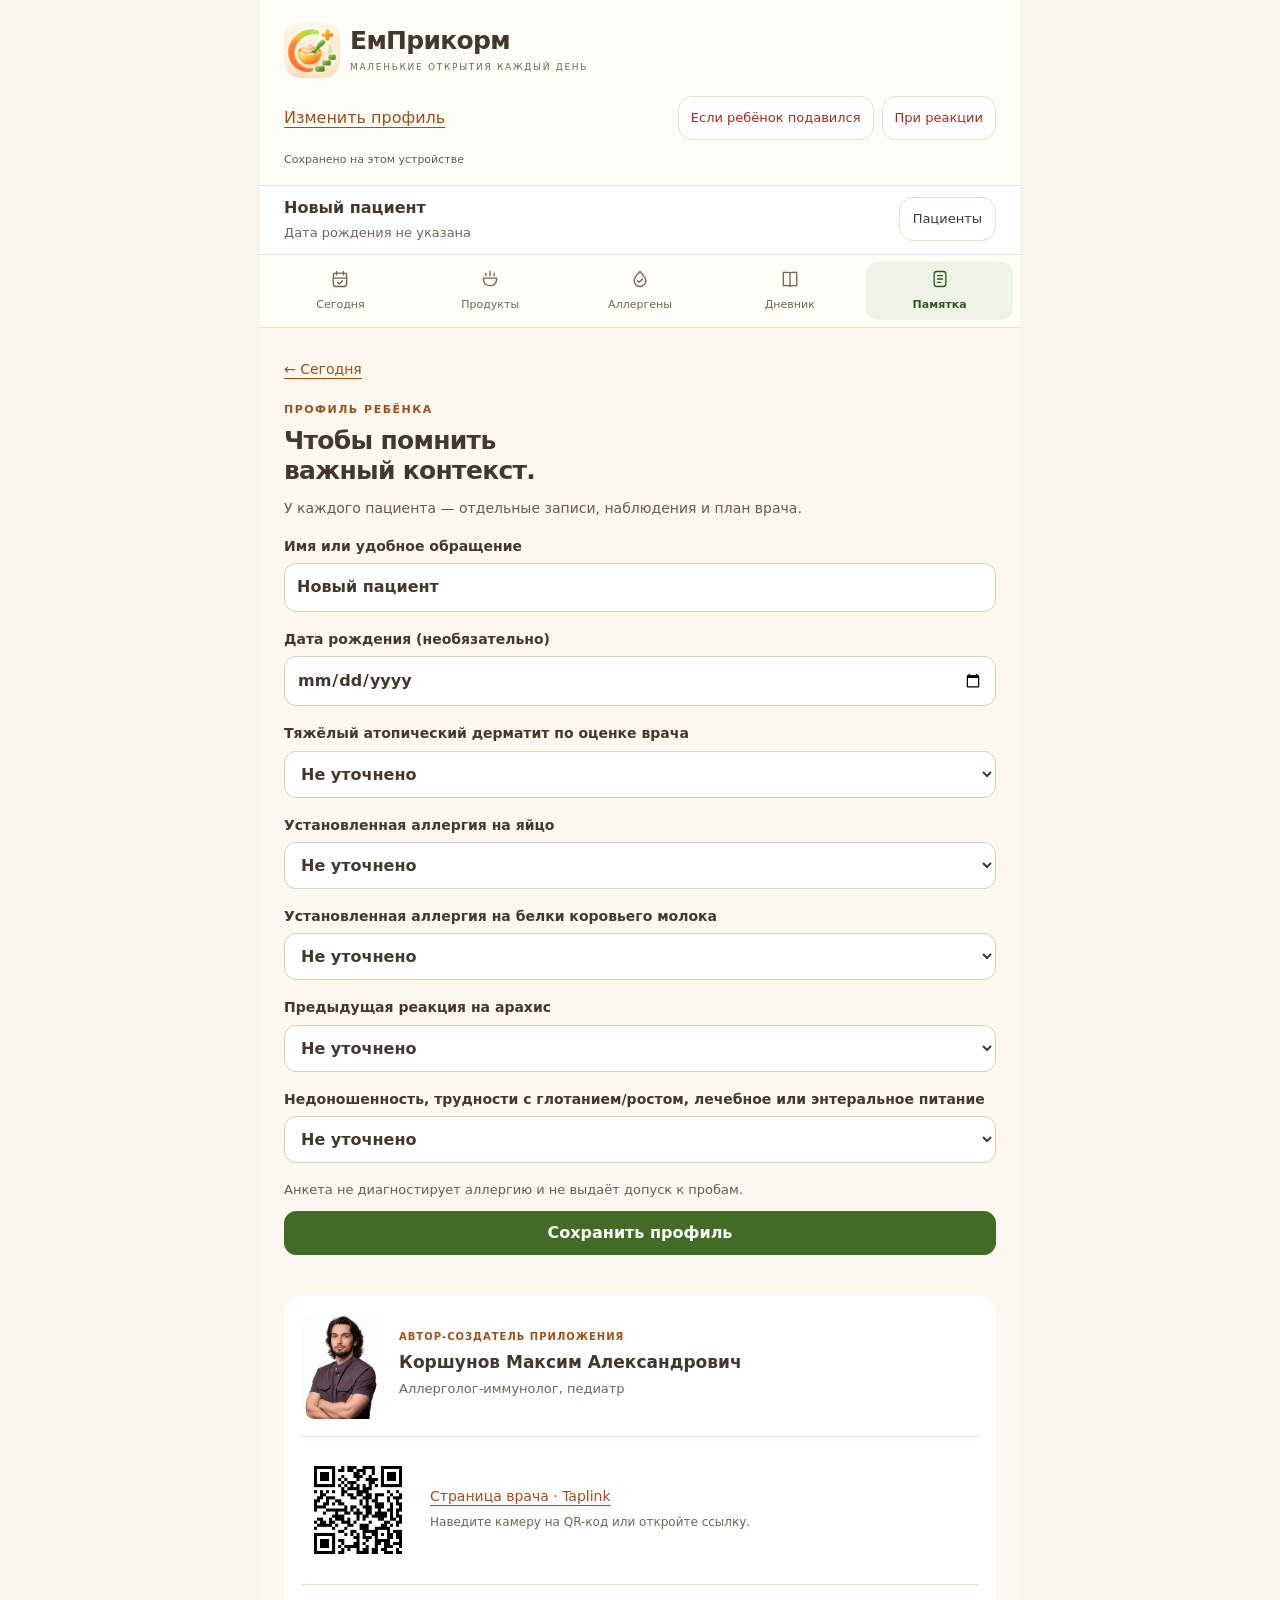
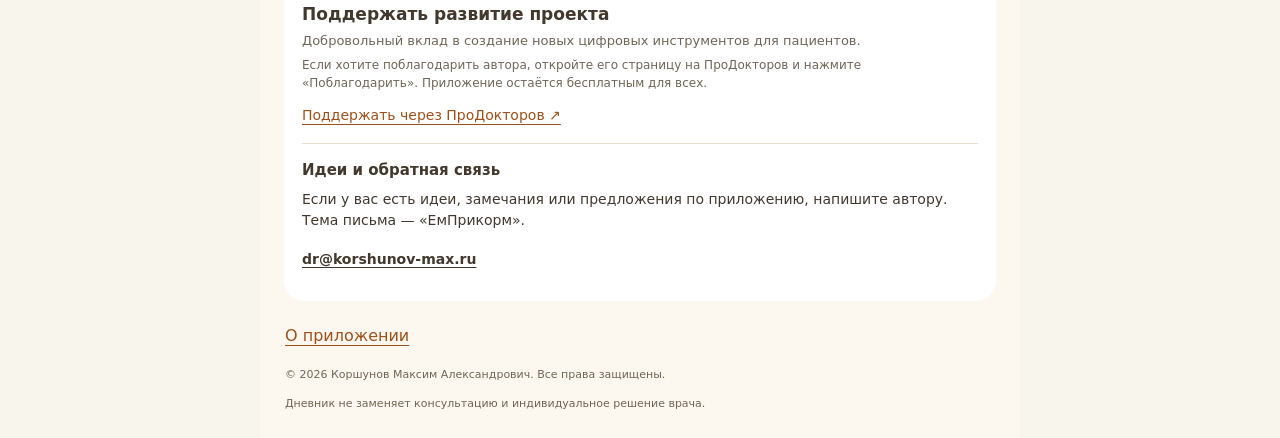
==== index.html @ 6d737cbc "Keep patient navigation and update notice together while scrolling" ====
<!doctype html><html lang="ru"><head><meta charset="utf-8"><meta name="viewport" content="width=device-width,initial-scale=1,viewport-fit=cover"><meta name="theme-color" content="#fffaf1"><meta name="color-scheme" content="light"><meta name="referrer" content="no-referrer"><meta name="description" content="Дневник знакомства с прикормом: продукты, наблюдения и отчёт для врача."><meta name="mobile-web-app-capable" content="yes"><meta name="apple-mobile-web-app-capable" content="yes"><meta name="apple-mobile-web-app-title" content="ЕмПрикорм"><title>ЕмПрикорм — дневник прикорма</title><link rel="manifest" href="./manifest.webmanifest"><link id="favicon" rel="icon" href="./assets/icon-rounded-192.png" type="image/png"><link rel="apple-touch-icon" href="./assets/icon-rounded-180.png" sizes="180x180"><link rel="stylesheet" href="./styles.css"><link rel="stylesheet" href="./app.css"><link rel="stylesheet" href="./family-ui.css"></head><body><div class="layout"><div class="device"><header class="app-header" id="app-start"><div class="brand"><img class="app-logo" data-app-icon src="./assets/icon-rounded-512.png" alt="Иконка ЕмПрикорм"><div><strong>ЕмПрикорм</strong><div class="tag">Маленькие открытия каждый день</div></div></div><div class="header-tools"><button class="link" data-go="profile">Изменить профиль</button><div class="header-help-actions"><button type="button" class="reaction" data-action="choking-help">Если ребёнок подавился</button><button type="button" class="reaction" data-go="help">При реакции</button></div></div><p id="storage-status" class="small" role="status">Загрузка данных с устройства…</p></header><div id="storage-error" class="notice danger" role="alert" hidden></div><div class="family-topbar"><aside id="update-banner" class="update-banner" hidden aria-label="Обновление приложения"><div><strong>Доступна новая версия «ЕмПрикорм»</strong><p id="update-message" role="status">Сохранённый дневник останется на устройстве.</p></div><button type="button" class="primary" data-runtime="update">Обновить приложение</button></aside><div class="patient"><div class="patient-info"><strong id="patient-name">Открываем дневник…</strong><small id="patient-meta"></small></div><button data-go="patients">Пациенты</button></div><nav class="nav" aria-label="Основные разделы"><button data-go="today"><span data-nav-icon="today"></span>Сегодня</button><button data-go="foods"><span data-nav-icon="foods"></span>Продукты</button><button data-go="allergens"><span data-nav-icon="allergens"></span>Аллергены</button><button data-go="diary"><span data-nav-icon="diary"></span>Дневник</button><button data-go="more"><span data-nav-icon="more"></span>Памятка</button></nav></div><main class="screen" id="screen"><p>Открываем дневник…</p></main><div class="author-wrap" id="author-slot"></div><footer class="app-footer"><button class="link" data-go="about">О приложении</button><p>© 2026 Коршунов Максим Александрович. Все права защищены.</p><p>Дневник не заменяет консультацию и индивидуальное решение врача.</p></footer></div></div><dialog id="triage-dialog" aria-label="Срочная помощь"><div id="triage-body"></div><div class="modal-actions"><button class="wide" data-action="close-triage">Помощь оказана — вернуться к записи</button></div></dialog><div class="toast" id="toast" role="status" hidden></div><template id="author-template">
  <section class="em-card em-author" aria-label="Автор-создатель приложения">
   <div class="em-author-head"><img class="em-author-photo" src="./assets/image-177842a5a4de.png" width="82" height="106" alt="Коршунов Максим Александрович — автор-создатель приложения"><div><p class="em-eyebrow">Автор-создатель приложения</p><h3>Коршунов Максим Александрович</h3><p class="em-note">Аллерголог-иммунолог, педиатр</p></div></div>
   <div class="em-author-qr"><a href="https://taplink.cc/dr.korshunovmax" target="_blank" rel="noopener noreferrer" aria-label="Открыть Taplink Коршунова Максима Александровича"><img src="./assets/image-9bfbd99af1d3.png" width="112" height="112" alt="QR-код на Taplink врача"></a><div><a href="https://taplink.cc/dr.korshunovmax" target="_blank" rel="noopener noreferrer">Страница врача · Taplink</a><p class="em-small">Наведите камеру на QR-код или откройте ссылку.</p></div></div>
   <div class="em-support"><h3>Поддержать развитие проекта</h3><p class="em-note">Добровольный вклад в создание новых цифровых инструментов для пациентов.</p><p class="em-small">Если хотите поблагодарить автора, откройте его страницу на ПроДокторов и нажмите «Поблагодарить». Приложение остаётся бесплатным для всех.</p><a href="https://prodoctorov.ru/moskva/vrach/1203299-korshunov/" target="_blank" rel="noopener noreferrer" class="em-support-link">Поддержать через ПроДокторов ↗</a></div>
   <div class="family-feedback"><h3>Идеи и обратная связь</h3><p>Если у вас есть идеи, замечания или предложения по приложению, напишите автору. Тема письма — «ЕмПрикорм».</p><a href="mailto:dr@korshunov-max.ru?subject=%D0%95%D0%BC%D0%9F%D1%80%D0%B8%D0%BA%D0%BE%D1%80%D0%BC">dr@korshunov-max.ru</a></div>
  </section>
 </template>
<noscript><p>Для дневника нужен JavaScript. При опасной реакции вызывайте <a href="tel:112">112</a> / <a href="tel:103">103</a> и выполняйте индивидуальный план помощи.</p></noscript><script defer src="./catalog.js"></script><script defer src="./clinical-rules.js"></script><script defer src="./model.js"></script><script defer src="./storage.js"></script><script defer src="./update-check.js"></script><script defer src="./family-about.js"></script><script defer src="./app.js"></script><script defer src="./report-css.js"></script><script defer src="./runtime.js"></script></body></html>
---- styles.css ----
:root{--ink:#43382d;--muted:#706557;--green:#426c26;--green-dark:#34561e;--mint:#edf4e5;--lime:#dceca7;--orange:#9e501b;--peach:#fff0d9;--paper:#fcf8ef;--line:#e9dfd0;--red:#9c3027;--red-bg:#fff0ed;--white:#fff;--shadow:0 22px 70px #523d1510;font-family:Arial,Helvetica,sans-serif;color:var(--ink);background:var(--paper);font-synthesis:none}*{box-sizing:border-box}body{margin:0}button,input,select,textarea{font:inherit}button,a,input,select,textarea{outline-offset:4px}button:focus-visible,a:focus-visible,input:focus-visible,select:focus-visible,textarea:focus-visible{outline:3px solid var(--green)}button{cursor:pointer;border:1px solid var(--line);background:#fff;color:var(--ink);border-radius:14px;padding:12px 16px;min-height:44px;line-height:1.35;font-weight:600}button:disabled{cursor:default;opacity:.6}button:hover:not(:disabled){border-color:var(--green)}a{color:var(--orange);text-underline-offset:4px}h1,h2,h3,p{margin:0}h1{font-size:30px;line-height:1.12;letter-spacing:-.8px;margin:8px 0 12px}h2{font-size:23px;letter-spacing:-.35px;line-height:1.2}h3{font-size:18px;line-height:1.3}p,li{font-size:16px;line-height:1.55}p+p{margin-top:10px}ul,ol{padding-left:23px;margin:12px 0}small,.small{font-size:13px;line-height:1.5;color:var(--muted)}.muted{color:var(--muted)}.eyebrow{font-size:11px;font-weight:700;text-transform:uppercase;letter-spacing:1.5px;color:var(--orange);line-height:1.5}.layout{max-width:1330px;margin:0 auto;display:grid;grid-template-columns:250px minmax(0,480px) 240px;justify-content:center;gap:36px;align-items:start;padding:40px 24px 70px}.side{position:sticky;top:32px}.side h2{font-size:30px;margin:16px 0}.side .intro{margin:12px 0 22px}.side .label{display:block;font-size:13px;margin:20px 0 8px;font-weight:700}.side button,.side select{width:100%;margin-bottom:8px}.side .section{border-top:1px solid var(--line);margin-top:22px;padding-top:20px}.version{display:inline-flex;gap:7px;align-items:center;border-radius:50px;padding:6px 10px;background:var(--mint);font-size:12px;color:var(--green-dark);font-weight:700}.version::before{content:'';width:6px;height:6px;border-radius:50%;background:var(--green)}.review-points{display:grid;gap:15px;margin-top:20px}.review-point{padding-left:13px;border-left:2px solid #d8e5bf;font-size:14px;line-height:1.5;color:var(--muted)}.review-point strong{display:block;color:var(--ink);margin-bottom:3px}.device{min-width:0;background:var(--paper);border:1px solid var(--line);border-radius:30px;box-shadow:var(--shadow);overflow:clip}.demo-strip{font-size:11px;line-height:1.6;text-align:center;background:#edf3e4;color:var(--green-dark);padding:8px 12px;letter-spacing:.2px}.app-header{background:#fffdf8;padding:22px 22px 16px}.brand{display:flex;align-items:center;gap:10px}.brand strong{font-size:29px;letter-spacing:-1px}.brand .tag{font-size:9px;text-transform:uppercase;letter-spacing:1.7px;margin-top:5px;color:var(--muted)}.app-logo{width:53px;height:53px;object-fit:contain;border-radius:13px}.header-tools{display:flex;justify-content:space-between;align-items:center;margin-top:18px;gap:10px}.link{border:0;background:transparent;color:var(--orange);padding:6px 0;min-height:36px;font-weight:400;text-align:left;text-decoration:underline;text-underline-offset:4px}.reaction{color:var(--red);font-size:13px;padding:9px 12px;font-weight:500;background:#fff}.patient{display:flex;align-items:center;justify-content:space-between;border-top:1px solid var(--line);padding-top:15px;margin-top:13px;gap:10px}.patient-info{min-width:0}.patient-info strong{font-size:16px;display:block;overflow-wrap:anywhere}.patient-info small{display:block;margin-top:3px}.patient button{font-size:13px;font-weight:500;padding:9px 13px}.nav{display:grid;grid-template-columns:repeat(5,1fr);gap:3px;border-top:1px solid var(--line);border-bottom:1px solid var(--line);background:#fffdf8;padding:7px;position:sticky;top:0;z-index:4}.nav button{border:0;background:transparent;font-size:10px;font-weight:500;padding:7px 2px;display:grid;gap:5px;place-items:center;min-width:0;border-radius:12px;color:var(--muted)}.nav button[aria-current=page]{color:var(--green-dark);background:var(--mint);font-weight:700}.nav svg{height:20px;width:20px}.screen{padding:24px 22px 18px;min-height:350px}.stack{display:grid;gap:14px}.card{background:#fff;border:1px solid transparent;border-radius:21px;padding:20px;margin-top:16px;overflow-wrap:anywhere}.card h3+p{margin-top:9px}.hero{background:linear-gradient(135deg,#f0f5dd,#fff0d9);padding:23px;border-radius:23px;margin:20px 0}.hero p{margin-top:11px}.hero .hero-mark{display:flex;justify-content:space-between;align-items:center;margin-bottom:14px}.hero .hero-mark img{height:64px;width:64px;object-fit:contain}.hero h2{font-size:26px;line-height:1.17}.pill{display:inline-block;border-radius:30px;background:var(--mint);color:var(--green-dark);font-size:12px;font-weight:600;line-height:1.5;padding:5px 9px}.pill.orange{background:var(--peach);color:#864315}.pill.red{background:var(--red-bg);color:var(--red)}.pill.neutral{background:#f3f0e9;color:#655c50}.primary{background:var(--green);color:#fff;border-color:var(--green);font-weight:700}.primary:hover:not(:disabled){background:var(--green-dark)}.wide{width:100%;display:block;margin-top:12px}.row{display:flex;align-items:center;justify-content:space-between;gap:12px}.row>*{min-width:0}.notice{padding:15px 17px;background:var(--mint);border-left:3px solid #97b85b;border-radius:13px;margin:14px 0;font-size:14px;line-height:1.55}.notice.warn{background:#fff0d9;border-color:#d39339}.notice.danger{background:var(--red-bg);border-color:var(--red)}.notice p{font-size:14px;margin-top:6px}.mini{display:grid;grid-template-columns:1fr 1fr;gap:10px;margin:16px 0}.mini button{text-align:left;border:0;background:#fff;border-radius:19px;padding:17px;display:flex;flex-direction:column;gap:7px}.mini strong{font-size:16px}.mini small{font-size:12px;font-weight:400}.mini svg{color:var(--green);width:22px;height:22px;margin-bottom:2px}.food-row{display:flex;align-items:center;gap:12px;width:100%;text-align:left;padding:13px 0;border:0;border-bottom:1px solid var(--line);border-radius:0;background:transparent}.food-row:last-child{border-bottom:0}.food-row .food-symbol{flex:0 0 43px;width:43px;height:43px;border-radius:14px;display:grid;place-items:center;background:#f2f4e5;font-size:23px}.food-row .food-info{flex:1;min-width:0}.food-row strong{display:block;font-size:15px}.food-row small{display:block;font-weight:400;margin-top:4px}.food-row .chevron{font-size:22px;color:var(--muted);font-weight:400}.week{display:grid;grid-template-columns:repeat(7,1fr);gap:6px;margin-top:18px}.day{min-width:0;padding:10px 0;border:2px solid transparent;border-radius:15px;font-size:14px;background:#f7f3eb;font-weight:500;display:grid;gap:7px;text-align:center}.day small{font-size:11px}.day b{font-size:17px;line-height:1}.day[data-status=ok]{background:#eaf2e2;color:var(--green-dark)}.day[data-status=pending]{background:#fff0bd;color:#6d5014}.day[data-status=symptom]{background:#fce3dd;color:var(--red)}.day[aria-pressed=true]{border-color:var(--orange)}.legend{font-size:12px;color:var(--muted);line-height:1.7;margin-top:13px}.legend span{white-space:nowrap}.group-tags{display:flex;flex-wrap:wrap;gap:7px;margin-top:13px}.group-tag{border:1px solid var(--line);border-radius:30px;font-size:12px;padding:6px 10px;color:var(--muted)}.group-tag.present{border-color:#cdddb6;background:#f1f6e9;color:var(--green-dark)}.segmented{display:flex;flex-wrap:wrap;gap:7px;margin:18px 0}.segmented button{font-size:13px;padding:8px 11px;min-height:38px;font-weight:500}.segmented button[aria-pressed=true]{background:var(--green);color:#fff;border-color:var(--green)}.field{display:block;font-size:14px;font-weight:600;margin:17px 0;line-height:1.45}.field input,.field select,.field textarea,input.search,select.control{display:block;width:100%;background:#fff;border:1px solid #d9cebb;border-radius:12px;padding:12px;color:var(--ink);font-size:16px;line-height:1.4;margin-top:7px}.field textarea{resize:vertical;min-height:85px}.field small{display:block;margin-top:5px;font-weight:400}.check{display:flex;align-items:flex-start;gap:10px;line-height:1.5;font-size:15px;padding:10px 0;font-weight:400}.check input{width:20px;height:20px;accent-color:var(--green);flex-shrink:0;margin:1px 0 0}.check strong{display:block}.grid2{display:grid;grid-template-columns:1fr 1fr;gap:12px}.grid2 .field{min-width:0}.selector{max-height:260px;overflow:auto;background:#fff;border:1px solid var(--line);padding:8px 14px;border-radius:15px}.selector .check{font-size:14px;border-bottom:1px solid #eee8dd}.selector .check:last-child{border:0}fieldset{border:0;padding:0;margin:0;min-width:0}legend{font-weight:700;font-size:18px;padding:18px 0 6px}details{border:1px solid var(--line);background:#fff;border-radius:16px;padding:15px;margin:12px 0}summary{font-size:15px;font-weight:700;cursor:pointer;line-height:1.4}details p{font-size:14px;margin-top:12px}details a{overflow-wrap:anywhere}.entry{border-left:3px solid #c2d5a6;padding:16px 17px;margin-top:12px;background:#fff;border-radius:14px}.entry.symptom{border-color:var(--red)}.entry h3{margin:9px 0;font-size:17px}.entry p{font-size:14px}.entry .row{font-size:12px;color:var(--muted)}.empty{padding:25px;text-align:center;border:1px dashed #d7ccba;border-radius:18px;margin:18px 0;color:var(--muted);line-height:1.5}.error{font-size:14px;color:var(--red);margin:12px 0}.author-wrap{padding:0 22px}.em-card.em-author{background:#fff;border-radius:21px;padding:20px;margin:12px 0}.em-author-head{display:flex;gap:15px;align-items:center}.em-author-photo{width:76px;height:107px;object-fit:contain}.em-eyebrow{font-size:10px;text-transform:uppercase;letter-spacing:1px;font-weight:700;color:var(--orange);line-height:1.5}.em-author-name{font-size:18px;font-weight:700;margin:6px 0}.em-author-role,.em-small,.em-note{font-size:14px;line-height:1.5;color:var(--muted)}.em-author-links{display:flex;align-items:center;gap:17px;border-top:1px solid var(--line);padding-top:17px;margin-top:17px}.em-qr{width:96px;height:96px}.em-author-links .em-link{display:block;font-size:14px}.em-author-support{border-top:1px solid var(--line);padding-top:17px;margin-top:17px}.em-author-support h3{font-size:18px;margin-bottom:8px}.em-author-support p{font-size:14px;color:var(--muted);margin-bottom:10px}.em-author-support a{font-size:14px}.app-footer{padding:17px 25px 25px;color:var(--muted)}.app-footer p{font-size:11px;margin-top:12px;line-height:1.6}.photo-preview{width:90px;height:90px;object-fit:cover;border-radius:12px;margin-top:12px}.report-photo{width:100%;max-height:300px;object-fit:contain;margin-top:10px}.toolbar{display:flex;gap:8px;margin:15px 0}.toolbar>*{flex:1;font-size:13px}dialog{max-width:450px;width:calc(100% - 26px);border:2px solid var(--red);border-radius:24px;padding:24px;color:var(--ink);background:#fff9f5;max-height:90vh;overflow:auto}dialog::backdrop{background:#2e1d14b8}dialog h2{font-size:27px;margin:10px 0 14px}.emergency-number{font-size:34px;letter-spacing:-1px;margin:18px 0}.emergency-number a{color:var(--red);font-weight:700}.modal-actions{margin-top:18px}.toast{position:fixed;bottom:24px;left:50%;transform:translateX(-50%);max-width:90%;background:#30451f;color:#fff;border-radius:13px;padding:13px 18px;font-size:14px;line-height:1.4;box-shadow:var(--shadow);z-index:20}[hidden]{display:none!important}.icon-upload{font-size:12px;display:block;max-width:100%;margin-top:8px}.prototype-note{padding:11px;background:#fff1dc;border-radius:10px;font-size:12px;line-height:1.5}.screen .back{font-size:14px;margin-bottom:14px}.rule-ref{font-size:12px;color:var(--muted);margin-top:8px}.report-area h2{margin:18px 0 10px}.report-area table{border-collapse:collapse;width:100%;font-size:13px;margin-top:12px}.report-area td,.report-area th{padding:8px 3px;border-bottom:1px solid var(--line);text-align:left;vertical-align:top}.tabs-title{margin-top:24px}.photo-row{display:flex;align-items:center;gap:12px}.photo-row button{font-size:12px}.icon-state{display:flex;gap:9px;align-items:center}.icon-state img{width:38px;height:38px;object-fit:contain}.plan-note{white-space:pre-wrap}.rules-count{font-size:34px;font-weight:700;color:var(--green);margin-top:10px}
@media(max-width:1120px){.layout{grid-template-columns:220px minmax(0,480px);gap:25px}.right-side{display:none}}
@media(max-width:760px){.layout{display:block;max-width:500px;padding:0;margin:auto}.side{position:static;padding:16px 20px 10px}.left-side>.eyebrow,.left-side>h2,.left-side>.intro,.left-side>.section{display:none}.left-side .version{display:none}.left-side .label{margin:0 0 5px;font-size:11px}.left-side .control{font-size:14px;padding:8px 12px;margin-bottom:0}.device{border:0;border-radius:0;box-shadow:none;overflow:visible}.app-header{padding-top:16px}.screen{padding:22px 20px 15px}.author-wrap{padding:0 20px}.mobile-review{display:block!important;margin:8px 20px 20px}.mobile-review button{font-size:13px}.nav{top:0}.demo-strip{font-size:10px}}
@media(max-width:350px){.screen{padding:20px 14px}.app-header{padding:16px 14px}.author-wrap{padding:0 14px}.card{padding:16px}.hero{padding:20px}.grid2{grid-template-columns:1fr}.week{gap:4px}.nav button{font-size:9px}.em-author-photo{width:60px}.em-author-name{font-size:16px}.em-qr{width:82px;height:82px}.patient{gap:5px}.brand strong{font-size:27px}}
@media print{body{background:#fff}.side,.app-header,.nav,.demo-strip,.author-wrap,.app-footer,.mobile-review,.toolbar,.no-print,.toast,dialog{display:none!important}.layout{display:block;padding:0;max-width:none}.device{border:0;box-shadow:none;border-radius:0;overflow:visible;max-width:none}.screen{padding:0}button{display:none!important}.card,.entry{break-inside:avoid;border:1px solid #ddd}.report-photo{max-height:220px}details{break-inside:avoid}}
.em-author-qr{display:flex;align-items:center;gap:17px;border-top:1px solid var(--line);padding-top:17px;margin-top:17px}.em-author-qr img{width:96px;height:96px;display:block}.em-author-qr a{font-size:14px}.em-author-qr .em-small{font-size:12px;margin-top:8px}.em-support{border-top:1px solid var(--line);padding-top:17px;margin-top:17px}.em-support p{margin-top:8px;font-size:14px}.em-support .em-small{font-size:12px}.em-support-link{display:block;font-size:14px;margin-top:12px}.em-author-head h3{font-size:17px;margin:5px 0}.em-author-head .em-note{font-size:12px}.pill{max-width:100%}
h1[tabindex="-1"]:focus{outline:none}

/* The supplied PNG is displayed whole, with no crop, filters or recolouring. */
.app-logo{border-radius:0}.brand-preview{margin:18px 0}.brand-preview img{display:block;width:96px;height:96px;object-fit:contain}
/* Catalogue 03: every illustration identifies the named food. */
.food-art{display:block;object-fit:contain;flex-shrink:0;width:48px;height:51px}
.food-row .food-symbol{flex:0 0 56px;width:56px;height:60px;background:#faf6ec;border-radius:16px}
.food-detail-art{display:flex;justify-content:center;margin:16px 0;background:linear-gradient(135deg,#f3f6e9,#fff4df);border-radius:20px;padding:15px}
.food-art.large{width:96px;height:102px}
.catalog-group h2{font-size:18px;margin:24px 0 10px;line-height:1.4}
.catalog-group .card{margin-top:0;padding:4px 16px}
.catalog-count{margin:12px 0}
.ingredient-option{align-items:center}.ingredient-option .food-art{width:36px;height:39px}.ingredient-option>span{min-width:0;overflow-wrap:anywhere}
.emergency-card{background:var(--red-bg);border:1px solid #e5b5aa}
.emergency-card h3{color:var(--red)}.red-flags{padding-left:21px;margin:14px 0}
.red-flags li,.emergency-card li{margin:9px 0;line-height:1.55}
.emergency-card .emergency-number{display:flex;gap:12px;align-items:center}
.emergency-number a{display:inline-block;min-height:44px;padding:3px}

/* 12 calm summary rows; product history is disclosed on demand. */
.allergen-groups{background:#fff;border:1px solid var(--line);border-radius:18px;margin:22px 0 16px;overflow:hidden}
.allergen-group{border:0;border-bottom:1px solid var(--line);border-radius:0;margin:0;padding:0;background:transparent}
.allergen-group:last-child{border-bottom:0}
.allergen-group>summary{display:grid;grid-template-columns:minmax(0,1fr) auto 12px;gap:4px 8px;align-items:center;list-style:none;padding:17px 14px;min-height:60px}
.allergen-group>summary::-webkit-details-marker{display:none}
.allergen-group>summary:after{content:'›';grid-column:3;grid-row:1;font-size:22px;font-weight:400;color:var(--muted);line-height:1}
.allergen-group[open]>summary:after{transform:rotate(90deg)}
.allergen-group[open]>summary{background:#f5f6ec}
.allergen-group-name{font-size:15px;font-weight:600;line-height:1.35}
.allergen-group-state{font-size:11px;font-weight:400;color:var(--muted);white-space:nowrap}
.allergen-context{grid-column:1/3;font-size:11px;font-weight:400;line-height:1.45;color:#875021}
.allergen-group-body{padding:0 14px 16px}.allergen-group-body p{font-size:13px}.allergen-group-body .notice{margin-top:12px}
.allergen-product{border-bottom:1px solid var(--line)}.allergen-product:last-of-type{border-bottom:0}
.allergen-product .food-row{border:0}.allergen-product .food-row strong{font-size:14px}
.allergen-product .food-row small{font-size:12px;line-height:1.45}
.allergen-product .product-context{margin:0 0 14px;padding-left:0}
.allergen-info>summary{font-weight:500}.composition-status{margin:12px 0}.group-footnote{margin-top:14px}
@media(max-width:350px){.allergen-group>summary{padding:15px 12px;gap:4px 6px}.allergen-group-name{font-size:14px}.allergen-group-state{font-size:10px}}
---- app.css ----
body{background:#f8f5ed}.layout{display:block;max-width:600px;padding:20px 12px;margin:auto}.device{width:100%;max-width:none;margin:0}.screen{min-height:250px}#storage-status{font-size:11px;margin-top:12px}#storage-error{margin:12px;position:relative;z-index:5}#storage-error p{margin:10px 0}.app-header{padding-top:max(20px,env(safe-area-inset-top))}.app-footer{padding-bottom:max(25px,env(safe-area-inset-bottom))}.patient-card h3{overflow-wrap:anywhere}.danger-link{color:var(--red)}.storage-readonly .screen input,.storage-readonly .screen textarea,.storage-readonly .screen select{opacity:.65}.record-remove{font-size:12px;margin-left:16px}.update-note{padding:12px;background:#f1f5e7;border-radius:12px}.settings-status{margin-top:10px;font-size:13px}.entry .row{flex-wrap:wrap}#import-preview{margin-top:12px}.nav button{min-height:48px}.field input[type=file]{font-size:13px}.header-tools{gap:8px}.toolbar{flex-wrap:wrap}
@media(max-width:600px){.layout{padding:0}.device{border:0;border-radius:0;box-shadow:none}.screen{padding-bottom:24px}}
@media print{.layout{max-width:none;padding:0}.device{border:0}#storage-status,#storage-error{display:none!important}.screen{padding:0}}
.screen h1,.screen h2,.screen h3,.screen p,.report-area td,.report-area th{overflow-wrap:anywhere}.report-area table{table-layout:fixed}.report-area th:first-child{width:40%}.report-area th:nth-child(2){width:27%}

.update-banner{display:flex;align-items:center;justify-content:space-between;gap:12px;padding:14px 24px;background:#f1f5e7;border-bottom:1px solid var(--line);color:var(--ink)}.update-banner strong{font-size:15px}.update-banner p{font-size:13px;line-height:1.4;margin:5px 0 0}.update-banner button{flex-shrink:0;min-height:44px;padding:9px 12px;font-size:16px;line-height:1.5;font-weight:400;border-radius:12px}
@media(max-width:600px){.update-banner{align-items:stretch;flex-direction:column;padding:12px 14px}.update-banner button{width:100%}}
@media print{.update-banner{display:none!important}}
/* Author block matches EmMoloko; retain this app's palette. */
.layout .author-wrap{padding:0 24px}
.layout .em-card.em-author{padding:18px;margin:16px 0 0;border-radius:20px}
.layout .em-author-head{display:grid;grid-template-columns:82px minmax(0,1fr);gap:15px;align-items:center}
.layout .em-card.em-author .em-author-photo{display:block;width:82px;height:106px;object-fit:cover;object-position:center 25%;border-radius:14px;background:#fff}
.layout .em-author p{margin:5px 0}
.layout .em-author h3{margin:0 0 5px}
.layout .em-author .em-eyebrow{font-size:10px;line-height:1.5;margin:0 0 7px;letter-spacing:1px}
.layout .em-author .em-note{font-size:13px;line-height:1.5}
.layout .em-author .em-small{font-size:12px;line-height:1.5}
.layout .em-author-qr{display:grid;grid-template-columns:112px minmax(0,1fr);gap:16px;align-items:center;margin-top:17px;padding-top:17px}
.layout .em-author-qr img{display:block;width:112px;height:112px;border-radius:6px;background:#fff}
.layout .em-author .em-support{margin-top:18px;padding-top:18px}
.layout .em-author .em-support-link{display:inline-block;margin-top:8px;font-size:14px}
@media(max-width:600px){.layout .author-wrap{padding:0 14px}}
@media(max-width:380px){.layout .em-author-head{grid-template-columns:65px minmax(0,1fr);gap:12px}.layout .em-card.em-author .em-author-photo{width:65px;height:96px}.layout .em-author .em-eyebrow{letter-spacing:.5px}.layout .em-author-qr{grid-template-columns:94px minmax(0,1fr);gap:12px}.layout .em-author-qr img{width:94px;height:94px}}

.header-help-actions{display:flex;gap:8px;align-items:stretch;min-width:0}.header-help-actions .reaction{min-height:44px}.choking-video-placeholder{margin:16px 0;padding:16px;border:1px solid var(--line);border-radius:14px;background:var(--paper)}.choking-video-placeholder h3{font-size:17px}.choking-video-placeholder p{margin-top:8px}@media(max-width:600px){.header-tools{flex-wrap:wrap}.header-tools>.link{flex-basis:100%}.header-help-actions{width:100%;display:grid;grid-template-columns:minmax(0,1fr) auto}.header-help-actions .reaction{padding:9px 10px}}

.iron-tier{margin-top:24px}.iron-tier>h2{font-size:20px;line-height:1.3;margin-bottom:16px}.iron-tier .catalog-group>h3{margin-top:18px}

.food-mark{display:inline-flex;align-items:center;justify-content:center;flex:0 0 28px;width:28px;height:28px;border-radius:50%;font:700 20px/1 system-ui,sans-serif}.food-mark.green{color:#246442;background:#e5f3e9}.food-mark.red{color:#a42522;background:#fde8e5}.food-mark.orange{color:#805100;background:#fff0c2}.food-mark.neutral{color:#655b50;background:#f0ece5}.food-status-detail{display:flex;gap:10px;align-items:center;margin:16px 0}.food-info .food-repeat{color:#5b542d}.food-review{margin:18px 0}.food-review form{margin-top:16px}

/* Choking instructions use the family overlay size and a persistent upper-right return. */
#triage-dialog.choking-help{width:min(640px,calc(100% - 28px));max-width:640px;max-height:calc(100dvh - 40px);padding:20px;border:1px solid var(--line);border-radius:20px;background:var(--paper);font:16px/1.5 system-ui,sans-serif;overscroll-behavior:contain}
#triage-dialog.choking-help::backdrop{background:rgb(13 37 64 / 55%)}
#triage-dialog.choking-help .modal-actions{position:sticky;top:-20px;z-index:1;display:flex;justify-content:flex-end;margin:0;padding-bottom:16px;background:var(--paper)}
#triage-dialog.choking-help .modal-actions button{font:600 16px/1.5 system-ui,sans-serif;padding:9px 13px;border-radius:12px;min-height:44px}
#triage-dialog.choking-help h2{font:700 25px/1.2 system-ui,sans-serif;letter-spacing:-.7px;margin:0 0 16px;overflow-wrap:anywhere}
.repeat-foods{border:1px solid #cdddb6;background:#f8fbf3}.repeat-foods>p{margin:12px 0}.repeat-food{border-top:1px solid var(--line);padding:4px 0 12px}.repeat-food .food-row{border:0}.repeat-record{margin-left:0;font-size:14px}.repeat-more{background:transparent}.repeat-more .repeat-food:first-of-type{margin-top:12px}
@media(max-width:380px){#triage-dialog.choking-help{padding:16px}#triage-dialog.choking-help .modal-actions{top:-16px}}
---- family-ui.css ----
/* Shared family typography and content width. Keep each application's colours. */
html{-webkit-text-size-adjust:100%;text-size-adjust:100%}
body,#pf-demo,#em-demo,.layout .device{font-family:system-ui,sans-serif;font-size:16px;line-height:1.5}
#pf-demo button,#em-demo button,.layout button,#pf-demo input,#em-demo input,.layout input,#pf-demo select,#em-demo select,.layout select,#pf-demo textarea,#em-demo textarea,.layout textarea{font-family:inherit}
#pf-demo .pf-brand-title strong,#em-demo .em-brand strong,.layout .brand strong{font-size:25px;line-height:1.2;font-weight:700;letter-spacing:-.7px}
#pf-demo h2,#em-demo h2,#em-demo .screen-header h1,.layout .screen>h1{font-family:inherit;font-size:25px;line-height:1.2;font-weight:700;letter-spacing:-.7px}
#pf-demo h3,#em-demo h3,.layout h3{font-family:inherit;font-size:17px;line-height:1.35;font-weight:700}
#pf-demo .pf-tabs button,#em-demo .em-nav button,.layout .nav button{font-size:11px;line-height:1.3;min-height:56px}
#pf-demo .pf-primary,#em-demo .em-primary,.layout button.primary{font-size:16px;line-height:1.5;font-weight:600;min-height:44px;border-radius:12px;padding:9px 13px}
#pf-demo .pf-author h3,#em-demo .em-author h3,.layout .em-author-head h3{font-size:17px;line-height:1.35;font-weight:700}
.layout .screen>.muted{font-size:14px;line-height:1.5}.layout .hero h2{font-size:24px;line-height:1.25}
.layout .small,.layout .muted{color:#655b50}.layout .small{font-size:13px;line-height:1.5}.layout .legend{font-size:13px;line-height:1.5}
@media screen{
 #pf-demo .pf-phone,#em-demo .em-phone{width:100%;max-width:760px;margin:0 auto;border:0;border-radius:0}
 #em-demo .app-main,#em-demo main,#pf-demo .pf-content,.layout .screen{padding:24px}
 #pf-demo .pf-header,#em-demo .em-header,.layout .app-header{padding:22px 24px 16px;padding-top:max(22px,env(safe-area-inset-top))!important}
 .layout{display:block;width:100%;max-width:760px;margin:0 auto;padding:0}
 .layout .device{width:100%;border:0;border-radius:0;overflow:visible;box-shadow:none;min-height:100dvh}
}
@media screen and (max-width:600px){
 #em-demo .app-main,#em-demo main,#pf-demo .pf-content,.layout .screen{padding:20px 14px}
 #pf-demo .pf-header,#em-demo .em-header,.layout .app-header{padding:18px 14px 16px;padding-top:max(18px,env(safe-area-inset-top))!important}
}

.layout .em-author-photo{width:82px;height:106px;object-fit:contain;flex-shrink:0}.layout .em-author-head>div{flex:1;min-width:0}

/* App artwork uses the same slots as EmMoloko, without changing the source files. */
#pf-demo .pf-brand-icon,#em-demo .em-logo,.layout .app-logo{width:56px;height:56px;flex-shrink:0;object-fit:contain}
#em-demo .em-about-brand img,#em-demo .about-icon,#em-demo .welcome-logo,.layout .brand-preview img{width:72px;height:72px;object-fit:contain;flex-shrink:0}
@media(max-width:380px){#pf-demo .pf-brand-icon,#em-demo .em-logo,.layout .app-logo{width:49px;height:49px}}

/* Rounded-square silhouettes, with no exterior white canvas on the edited icons. */
#pf-demo .pf-brand-icon,#em-demo .em-logo,#em-demo .em-about-brand img,.layout .app-logo,.layout .brand-preview img{border-radius:28.5714%;overflow:hidden}
#em-demo [data-original-icon]{border-radius:28.5714%!important;overflow:hidden!important}

/* Same About overlay throughout the family; native dialog traps focus and supports Escape. */
#pf-demo #pf-about.family-about,#em-demo dialog.family-about,.layout dialog.family-about{box-sizing:border-box;width:min(640px,calc(100% - 28px));max-width:640px;max-height:calc(100dvh - 40px);margin:auto;padding:20px;border:1px solid var(--em-line,var(--line,var(--pf-line,#ddd)));border-radius:20px;background:var(--em-bg,var(--paper,var(--pf-bg,#fff)));color:var(--em-text,var(--ink,var(--pf-text,#43382d)));font:16px/1.5 system-ui,sans-serif;overflow:auto;overscroll-behavior:contain;text-align:left}
#pf-demo #pf-about.family-about::backdrop,#em-demo dialog.family-about::backdrop,.layout dialog.family-about::backdrop{background:rgb(13 37 64 / 55%)}
.family-about .family-about-bar{position:sticky;top:-20px;z-index:1;background:inherit;padding:0 0 12px}
#pf-demo .family-about .family-about-bar button,#em-demo .family-about .family-about-bar button,.layout .family-about .family-about-bar button{font:600 14px/1.5 system-ui,sans-serif;min-height:44px;padding:9px 13px;cursor:pointer}
#pf-demo .family-about .family-about-bar h2,#em-demo .family-about .family-about-bar h2,.layout .family-about .family-about-bar h2{font:700 25px/1.2 system-ui,sans-serif;margin:16px 0 0;letter-spacing:-.7px}
.family-about .family-about-content{overflow-wrap:anywhere;min-width:0}
.family-about .family-about-content p{margin:10px 0}
.family-about .family-about-content>.pf-author,.family-about .family-about-content>.em-author{margin-top:24px}
@media(max-width:380px){#pf-demo #pf-about.family-about,#em-demo dialog.family-about,.layout dialog.family-about{padding:16px}.family-about .family-about-bar{top:-16px}}
@media print{dialog.family-about{display:none!important}}

/* About content uses one layout and type scale; app colours and original artwork stay local. */
.family-about .family-about-bar{display:flex;align-items:center;justify-content:space-between;flex-wrap:wrap;gap:12px;padding-bottom:16px}
:is(#pf-demo,#em-demo,.layout) .family-about .family-about-bar h2{margin:0}
:is(#pf-demo,#em-demo,.layout) .family-about .family-about-bar button{font:600 16px/1.5 system-ui,sans-serif;border:1px solid var(--em-line,var(--line,var(--pf-line,#ddd)));border-radius:12px;background:#fff;color:inherit;min-height:44px;padding:9px 13px}
:is(#pf-demo,#em-demo,.layout) .family-about-layout{display:grid;gap:16px;font:400 16px/1.5 system-ui,sans-serif}
:is(#pf-demo,#em-demo,.layout) .family-about-layout p{font:400 16px/1.5 system-ui,sans-serif;letter-spacing:normal;margin:10px 0;color:inherit}
:is(#pf-demo,#em-demo,.layout) .family-about-layout h3{font:700 17px/1.35 system-ui,sans-serif;letter-spacing:normal;margin:0 0 10px;color:inherit}
:is(#pf-demo,#em-demo,.layout) .family-about-brand{display:grid;grid-template-columns:72px minmax(0,1fr);align-items:center;gap:16px;padding:4px 0 8px}
:is(#pf-demo,#em-demo,.layout) .family-about-brand img{width:72px;height:72px;object-fit:contain;border-radius:28.5714%;display:block}
:is(#pf-demo,#em-demo,.layout) .family-about-name{display:block;font:700 20px/1.25 system-ui,sans-serif;letter-spacing:normal}
:is(#pf-demo,#em-demo,.layout) .family-about-layout .family-about-tagline{font-size:14px;line-height:1.5;font-weight:400;margin:5px 0 0}
:is(#pf-demo,#em-demo,.layout) .family-about-section{padding:16px;border:1px solid var(--em-line,var(--line,var(--pf-line,#ddd)));border-radius:16px;background:#fff;margin:0;min-width:0}
:is(#pf-demo,#em-demo,.layout) .family-about-section>p:last-child{margin-bottom:0}
:is(#pf-demo,#em-demo,.layout) .family-about-layout .family-about-note,:is(#pf-demo,#em-demo,.layout) .family-about-layout .family-author-note,:is(#pf-demo,#em-demo,.layout) .family-about-layout .family-author-small{font-size:14px;line-height:1.5;font-weight:400;color:inherit}
:is(#pf-demo,#em-demo,.layout) .family-about-actions{display:grid;gap:10px;margin-top:16px}
:is(#pf-demo,#em-demo,.layout) .family-about-actions button{font:600 16px/1.5 system-ui,sans-serif;letter-spacing:normal;min-height:44px;padding:9px 13px;border:1px solid var(--em-line,var(--line,var(--pf-line,#ddd)));border-radius:12px;background:#fff;color:inherit;width:100%;margin:0;white-space:normal}
:is(#pf-demo,#em-demo,.layout) .family-author-head{display:grid;grid-template-columns:82px minmax(0,1fr);gap:15px;align-items:center}
:is(#pf-demo,#em-demo,.layout) .family-author-photo{display:block;width:82px;height:106px;object-fit:contain;border-radius:14px}
:is(#pf-demo,#em-demo,.layout) .family-about-layout .family-author-eyebrow{font:600 11px/1.5 system-ui,sans-serif;letter-spacing:.7px;text-transform:uppercase;margin:0 0 7px}
:is(#pf-demo,#em-demo,.layout) .family-author-qr{display:grid;grid-template-columns:112px minmax(0,1fr);gap:16px;align-items:center;margin-top:16px;padding-top:16px;border-top:1px solid var(--em-line,var(--line,var(--pf-line,#ddd)))}
:is(#pf-demo,#em-demo,.layout) .family-author-qr img{display:block;width:112px;height:112px}
:is(#pf-demo,#em-demo,.layout) .family-support{margin-top:16px;padding-top:16px;border-top:1px solid var(--em-line,var(--line,var(--pf-line,#ddd)))}
:is(#pf-demo,#em-demo,.layout) .family-author a{font:600 14px/1.5 system-ui,sans-serif;color:inherit;text-decoration:underline;text-underline-offset:3px}
:is(#pf-demo,#em-demo,.layout) .family-support-link{display:inline-block;padding:10px 0;min-height:44px;box-sizing:border-box}
@media(max-width:380px){:is(#pf-demo,#em-demo,.layout) .family-author-qr{grid-template-columns:112px minmax(0,1fr);gap:12px}:is(#pf-demo,#em-demo,.layout) .family-author-head{gap:12px}}

/* Shared compact feedback block, including author cards inside overlays. */
:is(#pf-demo,#em-demo,.layout) .family-feedback{margin-top:16px;padding-top:16px;border-top:1px solid var(--em-line,var(--line,var(--pf-line,#ddd)));overflow-wrap:anywhere}
:is(#pf-demo,#em-demo,.layout) .family-feedback h3{font:700 15px/1.4 system-ui,sans-serif;letter-spacing:normal;margin:0 0 8px;color:inherit}
:is(#pf-demo,#em-demo,.layout) .family-feedback p{font:400 14px/1.5 system-ui,sans-serif;margin:8px 0;color:inherit}
:is(#pf-demo,#em-demo,.layout) .family-feedback a{display:inline-block;font:600 14px/1.5 system-ui,sans-serif;color:inherit;text-decoration:underline;text-underline-offset:3px;padding:10px 0;min-height:44px;box-sizing:border-box}

/* Patient, update notice and navigation share one sticky stack. */
.family-topbar{position:sticky;top:0;z-index:12;background:#fff;padding-top:env(safe-area-inset-top,0px)}
#pf-demo .family-topbar .pf-tabs,#em-demo .family-topbar .em-nav,.layout .family-topbar .nav{position:static!important}
#pf-demo .family-topbar .pf-update-banner{position:static}
#pf-demo .family-topbar .pf-patient-switch,#em-demo .family-topbar .patient-bar,.layout .family-topbar .patient{margin:0;padding:10px 24px 12px;background:#fff;border-top:1px solid var(--pf-line,var(--em-line,var(--line,#e4d8c5)))}
#em-demo .family-topbar .update-banner{margin:0;border:0;border-radius:0;border-bottom:1px solid var(--em-line);padding:12px 24px;background:var(--em-soft)}
@media(max-width:600px){
 #pf-demo .family-topbar .pf-patient-switch,#em-demo .family-topbar .patient-bar,.layout .family-topbar .patient{padding:8px 14px 10px}
 #em-demo .family-topbar .update-banner{padding:12px 14px}
}
@media print{.family-topbar{display:none!important}}
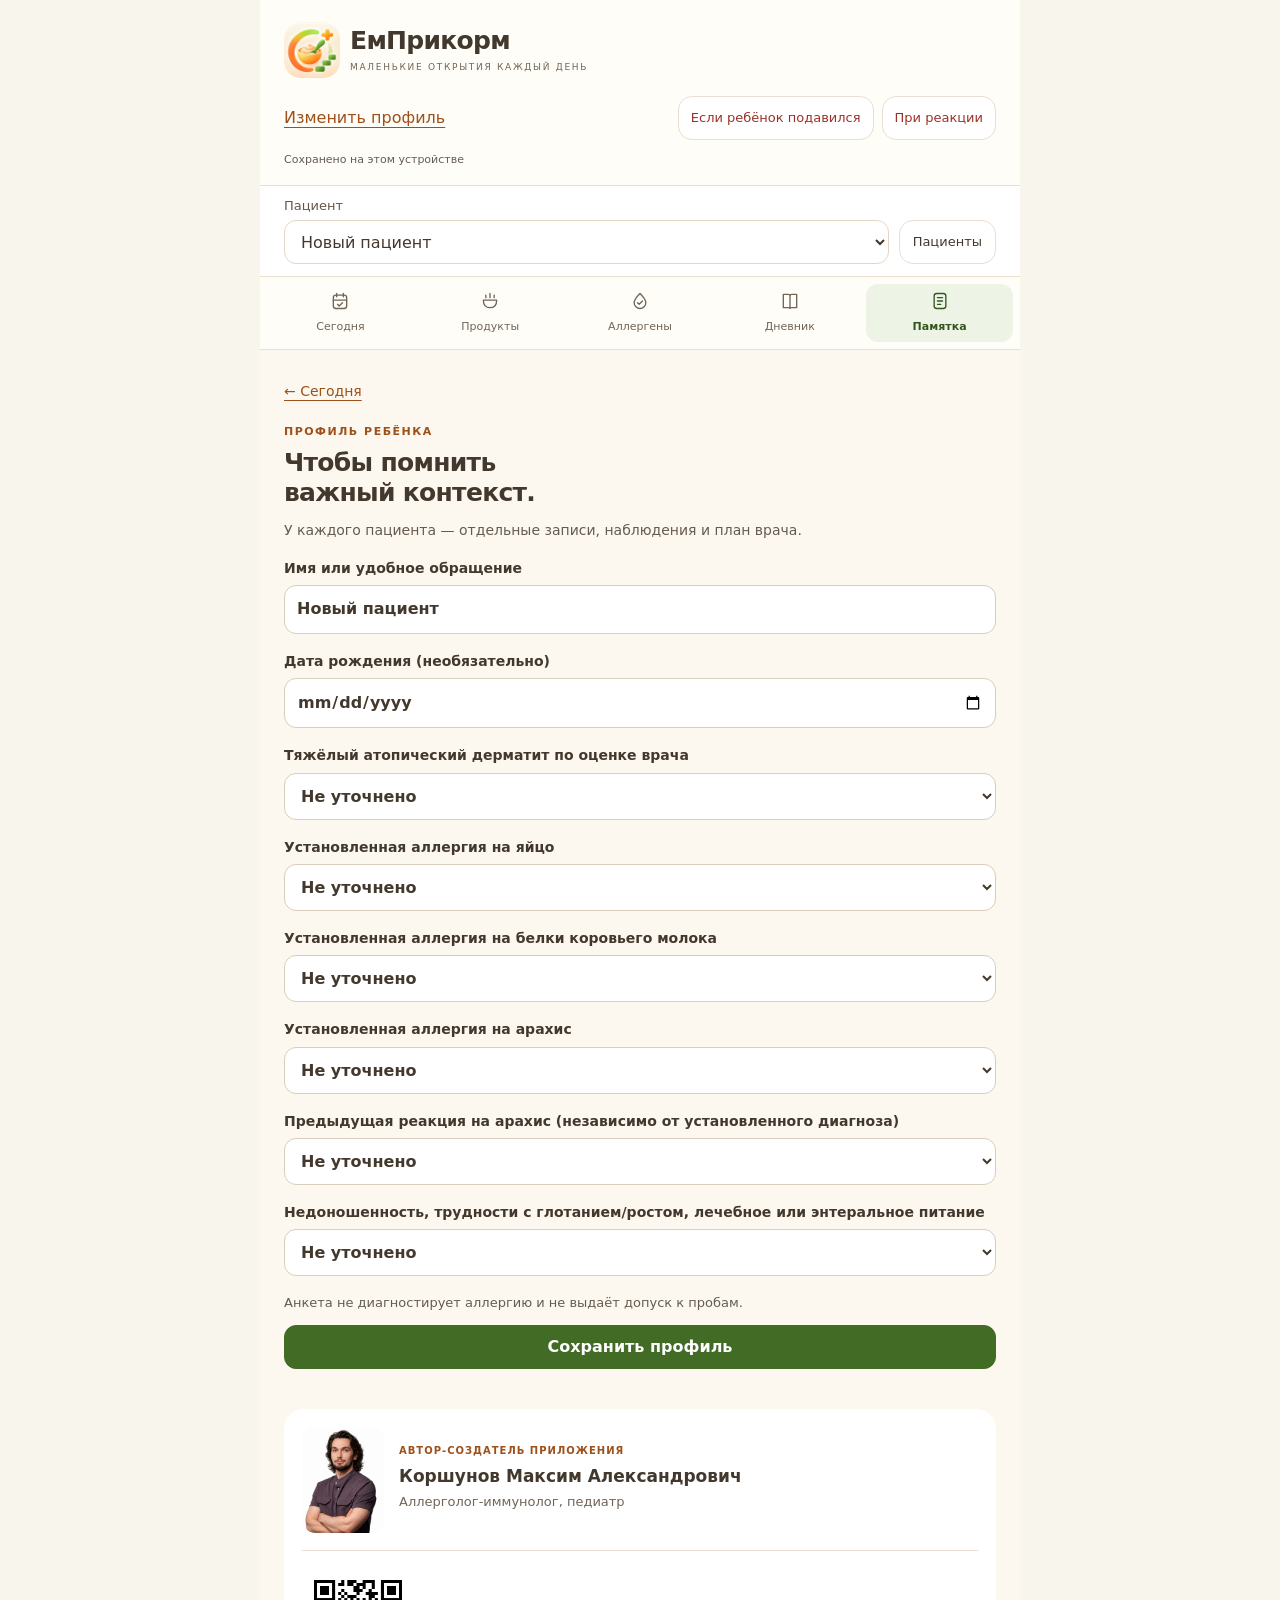
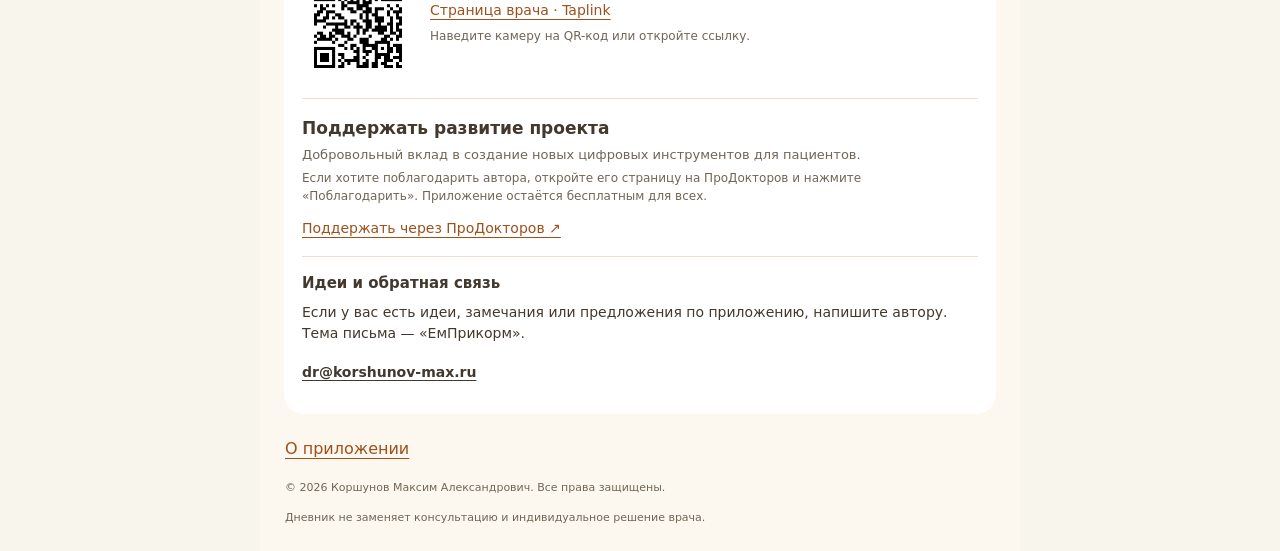
==== commit c540697e: "Add patient dropdown and clarify doctor report allergen summary" ====
--- a/index.html
+++ b/index.html
@@ -1,4 +1,4 @@
-<!doctype html><html lang="ru"><head><meta charset="utf-8"><meta name="viewport" content="width=device-width,initial-scale=1,viewport-fit=cover"><meta name="theme-color" content="#fffaf1"><meta name="color-scheme" content="light"><meta name="referrer" content="no-referrer"><meta name="description" content="Дневник знакомства с прикормом: продукты, наблюдения и отчёт для врача."><meta name="mobile-web-app-capable" content="yes"><meta name="apple-mobile-web-app-capable" content="yes"><meta name="apple-mobile-web-app-title" content="ЕмПрикорм"><title>ЕмПрикорм — дневник прикорма</title><link rel="manifest" href="./manifest.webmanifest"><link id="favicon" rel="icon" href="./assets/icon-rounded-192.png" type="image/png"><link rel="apple-touch-icon" href="./assets/icon-rounded-180.png" sizes="180x180"><link rel="stylesheet" href="./styles.css"><link rel="stylesheet" href="./app.css"><link rel="stylesheet" href="./family-ui.css"></head><body><div class="layout"><div class="device"><header class="app-header" id="app-start"><div class="brand"><img class="app-logo" data-app-icon src="./assets/icon-rounded-512.png" alt="Иконка ЕмПрикорм"><div><strong>ЕмПрикорм</strong><div class="tag">Маленькие открытия каждый день</div></div></div><div class="header-tools"><button class="link" data-go="profile">Изменить профиль</button><div class="header-help-actions"><button type="button" class="reaction" data-action="choking-help">Если ребёнок подавился</button><button type="button" class="reaction" data-go="help">При реакции</button></div></div><p id="storage-status" class="small" role="status">Загрузка данных с устройства…</p></header><div id="storage-error" class="notice danger" role="alert" hidden></div><div class="family-topbar"><aside id="update-banner" class="update-banner" hidden aria-label="Обновление приложения"><div><strong>Доступна новая версия «ЕмПрикорм»</strong><p id="update-message" role="status">Сохранённый дневник останется на устройстве.</p></div><button type="button" class="primary" data-runtime="update">Обновить приложение</button></aside><div class="patient"><div class="patient-info"><strong id="patient-name">Открываем дневник…</strong><small id="patient-meta"></small></div><button data-go="patients">Пациенты</button></div><nav class="nav" aria-label="Основные разделы"><button data-go="today"><span data-nav-icon="today"></span>Сегодня</button><button data-go="foods"><span data-nav-icon="foods"></span>Продукты</button><button data-go="allergens"><span data-nav-icon="allergens"></span>Аллергены</button><button data-go="diary"><span data-nav-icon="diary"></span>Дневник</button><button data-go="more"><span data-nav-icon="more"></span>Памятка</button></nav></div><main class="screen" id="screen"><p>Открываем дневник…</p></main><div class="author-wrap" id="author-slot"></div><footer class="app-footer"><button class="link" data-go="about">О приложении</button><p>© 2026 Коршунов Максим Александрович. Все права защищены.</p><p>Дневник не заменяет консультацию и индивидуальное решение врача.</p></footer></div></div><dialog id="triage-dialog" aria-label="Срочная помощь"><div id="triage-body"></div><div class="modal-actions"><button class="wide" data-action="close-triage">Помощь оказана — вернуться к записи</button></div></dialog><div class="toast" id="toast" role="status" hidden></div><template id="author-template">
+<!doctype html><html lang="ru"><head><meta charset="utf-8"><meta name="viewport" content="width=device-width,initial-scale=1,viewport-fit=cover"><meta name="theme-color" content="#fffaf1"><meta name="color-scheme" content="light"><meta name="referrer" content="no-referrer"><meta name="description" content="Дневник знакомства с прикормом: продукты, наблюдения и отчёт для врача."><meta name="mobile-web-app-capable" content="yes"><meta name="apple-mobile-web-app-capable" content="yes"><meta name="apple-mobile-web-app-title" content="ЕмПрикорм"><title>ЕмПрикорм — дневник прикорма</title><link rel="manifest" href="./manifest.webmanifest"><link id="favicon" rel="icon" href="./assets/icon-rounded-192.png" type="image/png"><link rel="apple-touch-icon" href="./assets/icon-rounded-180.png" sizes="180x180"><link rel="stylesheet" href="./styles.css"><link rel="stylesheet" href="./app.css"><link rel="stylesheet" href="./family-ui.css"></head><body><div class="layout"><div class="device"><header class="app-header" id="app-start"><div class="brand"><img class="app-logo" data-app-icon src="./assets/icon-rounded-512.png" alt="Иконка ЕмПрикорм"><div><strong>ЕмПрикорм</strong><div class="tag">Маленькие открытия каждый день</div></div></div><div class="header-tools"><button class="link" data-go="profile">Изменить профиль</button><div class="header-help-actions"><button type="button" class="reaction" data-action="choking-help">Если ребёнок подавился</button><button type="button" class="reaction" data-go="help">При реакции</button></div></div><p id="storage-status" class="small" role="status">Загрузка данных с устройства…</p></header><div id="storage-error" class="notice danger" role="alert" hidden></div><div class="family-topbar"><aside id="update-banner" class="update-banner" hidden aria-label="Обновление приложения"><div><strong>Доступна новая версия «ЕмПрикорм»</strong><p id="update-message" role="status">Сохранённый дневник останется на устройстве.</p></div><button type="button" class="primary" data-runtime="update">Обновить приложение</button></aside><div class="patient"><label class="family-patient-choice" for="patient-select">Пациент<select id="patient-select" aria-label="Выбрать пациента" disabled><option>Открываем дневник…</option></select></label><button data-go="patients">Пациенты</button></div><nav class="nav" aria-label="Основные разделы"><button data-go="today"><span data-nav-icon="today"></span>Сегодня</button><button data-go="foods"><span data-nav-icon="foods"></span>Продукты</button><button data-go="allergens"><span data-nav-icon="allergens"></span>Аллергены</button><button data-go="diary"><span data-nav-icon="diary"></span>Дневник</button><button data-go="more"><span data-nav-icon="more"></span>Памятка</button></nav></div><main class="screen" id="screen"><p>Открываем дневник…</p></main><div class="author-wrap" id="author-slot"></div><footer class="app-footer"><button class="link" data-go="about">О приложении</button><p>© 2026 Коршунов Максим Александрович. Все права защищены.</p><p>Дневник не заменяет консультацию и индивидуальное решение врача.</p></footer></div></div><dialog id="triage-dialog" aria-label="Срочная помощь"><div id="triage-body"></div><div class="modal-actions"><button class="wide" data-action="close-triage">Помощь оказана — вернуться к записи</button></div></dialog><div class="toast" id="toast" role="status" hidden></div><template id="author-template">
   <section class="em-card em-author" aria-label="Автор-создатель приложения">
    <div class="em-author-head"><img class="em-author-photo" src="./assets/image-177842a5a4de.png" width="82" height="106" alt="Коршунов Максим Александрович — автор-создатель приложения"><div><p class="em-eyebrow">Автор-создатель приложения</p><h3>Коршунов Максим Александрович</h3><p class="em-note">Аллерголог-иммунолог, педиатр</p></div></div>
    <div class="em-author-qr"><a href="https://taplink.cc/dr.korshunovmax" target="_blank" rel="noopener noreferrer" aria-label="Открыть Taplink Коршунова Максима Александровича"><img src="./assets/image-9bfbd99af1d3.png" width="112" height="112" alt="QR-код на Taplink врача"></a><div><a href="https://taplink.cc/dr.korshunovmax" target="_blank" rel="noopener noreferrer">Страница врача · Taplink</a><p class="em-small">Наведите камеру на QR-код или откройте ссылку.</p></div></div>
--- a/app.css
+++ b/app.css
@@ -38,3 +38,11 @@
 #triage-dialog.choking-help h2{font:700 25px/1.2 system-ui,sans-serif;letter-spacing:-.7px;margin:0 0 16px;overflow-wrap:anywhere}
 .repeat-foods{border:1px solid #cdddb6;background:#f8fbf3}.repeat-foods>p{margin:12px 0}.repeat-food{border-top:1px solid var(--line);padding:4px 0 12px}.repeat-food .food-row{border:0}.repeat-record{margin-left:0;font-size:14px}.repeat-more{background:transparent}.repeat-more .repeat-food:first-of-type{margin-top:12px}
 @media(max-width:380px){#triage-dialog.choking-help{padding:16px}#triage-dialog.choking-help .modal-actions{top:-16px}}
+
+.report-context{margin:12px 0;font-size:14px;line-height:1.5}
+.report-context>div{padding:8px 0;border-bottom:1px solid var(--line,#e4d8c5)}
+.report-context dt{font-weight:600}.report-context dd{margin:2px 0 0}
+.report-allergens{width:100%;table-layout:fixed;font-size:13px}
+.report-allergens th,.report-allergens td{overflow-wrap:anywhere;vertical-align:top;text-align:left}
+.report-allergens th:first-child{width:48%}.report-allergens th[scope=row]{font-weight:600}
+.report-foods{display:block;margin-top:5px;font-weight:400;line-height:1.5}
--- a/family-ui.css
+++ b/family-ui.css
@@ -88,3 +88,7 @@
  #em-demo .family-topbar .update-banner{padding:12px 14px}
 }
 @media print{.family-topbar{display:none!important}}
+
+#em-demo .family-patient-choice,.layout .family-patient-choice{flex:1;min-width:0;margin:0;font-size:13px;color:#655647;display:block}
+#em-demo .family-patient-choice select,.layout .family-patient-choice select{display:block;width:100%;min-width:0;max-width:100%;margin:5px 0 0;min-height:44px;padding:10px 12px;font:inherit;font-size:16px;line-height:1.5;color:#45372c;background-color:#fff;border:1px solid #e4d8c5;border-radius:12px;text-overflow:ellipsis}
+#em-demo .family-topbar .patient-bar,.layout .family-topbar .patient{align-items:flex-end}
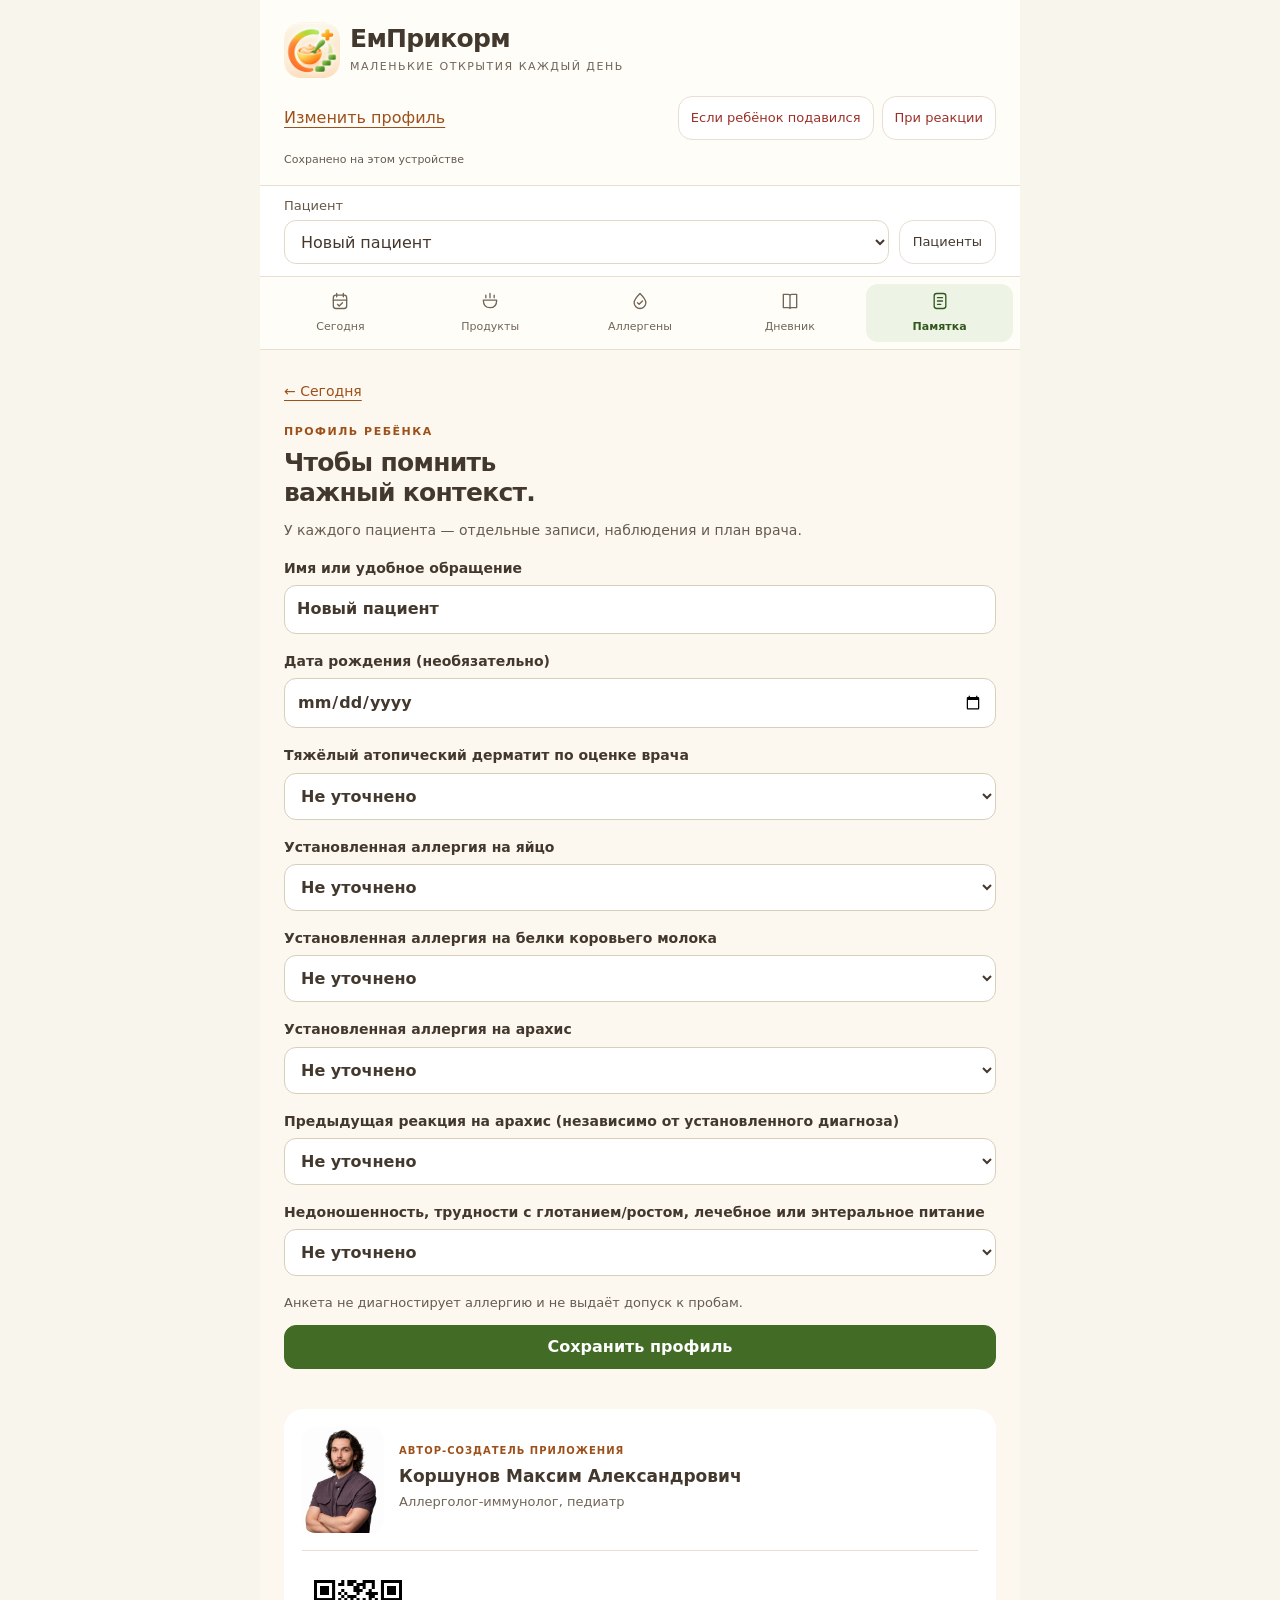
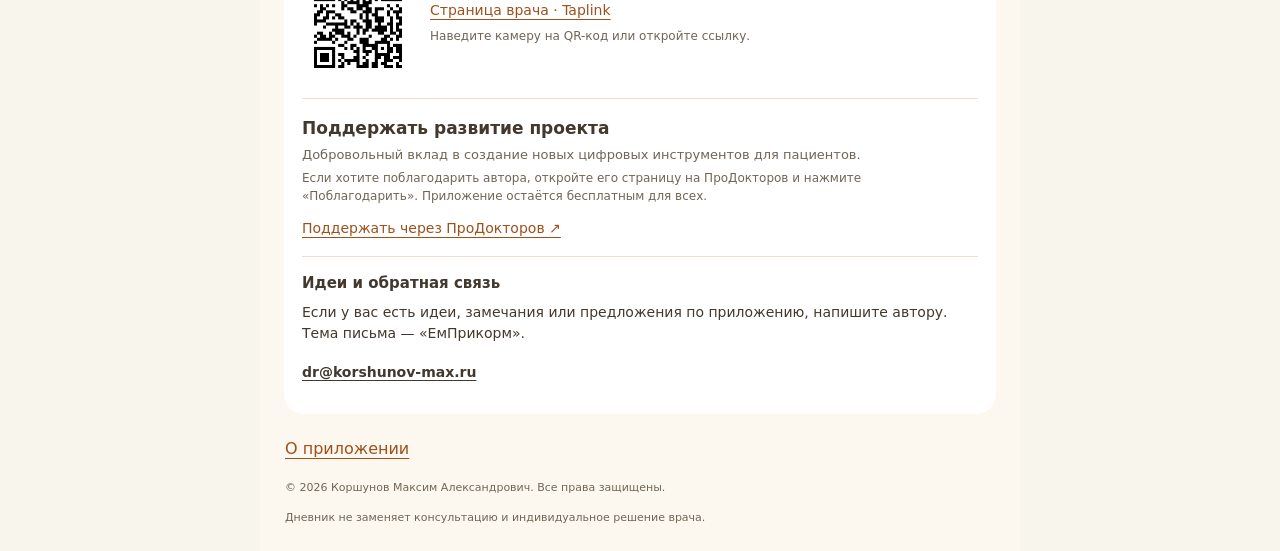
==== commit 2f311d3b: "Unify data, installation and backup settings across the app family" ====
--- a/index.html
+++ b/index.html
@@ -6,4 +6,4 @@
    <div class="family-feedback"><h3>Идеи и обратная связь</h3><p>Если у вас есть идеи, замечания или предложения по приложению, напишите автору. Тема письма — «ЕмПрикорм».</p><a href="mailto:dr@korshunov-max.ru?subject=%D0%95%D0%BC%D0%9F%D1%80%D0%B8%D0%BA%D0%BE%D1%80%D0%BC">dr@korshunov-max.ru</a></div>
   </section>
  </template>
-<noscript><p>Для дневника нужен JavaScript. При опасной реакции вызывайте <a href="tel:112">112</a> / <a href="tel:103">103</a> и выполняйте индивидуальный план помощи.</p></noscript><script defer src="./catalog.js"></script><script defer src="./clinical-rules.js"></script><script defer src="./model.js"></script><script defer src="./storage.js"></script><script defer src="./update-check.js"></script><script defer src="./family-about.js"></script><script defer src="./app.js"></script><script defer src="./report-css.js"></script><script defer src="./runtime.js"></script></body></html>+<noscript><p>Для дневника нужен JavaScript. При опасной реакции вызывайте <a href="tel:112">112</a> / <a href="tel:103">103</a> и выполняйте индивидуальный план помощи.</p></noscript><script defer src="./catalog.js"></script><script defer src="./clinical-rules.js"></script><script defer src="./model.js"></script><script defer src="./storage.js"></script><script defer src="./update-check.js"></script><script src="./family-data.js"></script><script defer src="./family-about.js"></script><script defer src="./app.js"></script><script defer src="./report-css.js"></script><script defer src="./runtime.js"></script></body></html>
--- a/family-ui.css
+++ b/family-ui.css
@@ -92,3 +92,22 @@
 #em-demo .family-patient-choice,.layout .family-patient-choice{flex:1;min-width:0;margin:0;font-size:13px;color:#655647;display:block}
 #em-demo .family-patient-choice select,.layout .family-patient-choice select{display:block;width:100%;min-width:0;max-width:100%;margin:5px 0 0;min-height:44px;padding:10px 12px;font:inherit;font-size:16px;line-height:1.5;color:#45372c;background-color:#fff;border:1px solid #e4d8c5;border-radius:12px;text-overflow:ellipsis}
 #em-demo .family-topbar .patient-bar,.layout .family-topbar .patient{align-items:flex-end}
+
+/* Match the EmMoloko brand tagline at desktop and mobile widths. */
+.layout .brand .tag{font-family:inherit;font-size:11px;font-weight:400;line-height:1.5;letter-spacing:1.5px;text-transform:uppercase}
+@media(max-width:380px){.layout .brand .tag{letter-spacing:.8px}}
+
+/* The same five data/install blocks across the family. */
+.family-data{display:grid;gap:16px;margin-top:20px;font-size:16px;line-height:1.5}
+#pf-demo .family-data-card,#em-demo .family-data-card,.layout .family-data-card{margin:0;padding:20px;border:1px solid var(--pf-line,var(--em-line,var(--line,#ded8cd)));border-radius:18px;background:#fff}
+.family-data-card h3{margin:0 0 12px}.family-data-card p{margin:10px 0}
+#pf-demo .family-data .family-data-button,#em-demo .family-data .family-data-button,.layout .family-data .family-data-button{display:block;width:100%;margin:10px 0 0;min-height:44px;font:inherit;font-size:16px;font-weight:400;line-height:1.5;padding:10px 12px;border-radius:12px}
+#pf-demo .family-data .family-data-primary,#em-demo .family-data .family-data-primary,.layout .family-data .family-data-primary{background:var(--pf-accent,var(--em-accent,var(--green-dark,#416b27)));color:#fff;border-color:transparent;font-weight:600}
+#pf-demo .family-data .family-data-note,#em-demo .family-data .family-data-note,.layout .family-data .family-data-note{font-size:13px;line-height:1.5;color:#655b50}
+.family-data-preview:empty{display:none}.family-data-preview:not(:empty){margin-top:14px;padding:12px;border:1px solid #ded8cd;border-radius:12px}
+.family-data .family-data-file{display:block;margin-top:16px}.family-data-file input{display:block;max-width:100%;margin-top:8px}
+.family-data summary{font-size:17px;font-weight:600;cursor:pointer}
+@media(max-width:600px){#pf-demo .family-data-card,#em-demo .family-data-card,.layout .family-data-card{padding:16px}}
+@media print{.family-data{display:none!important}}
+
+.family-data,.family-data-card{min-width:0;overflow-wrap:anywhere}.family-data-file input{width:100%;box-sizing:border-box}
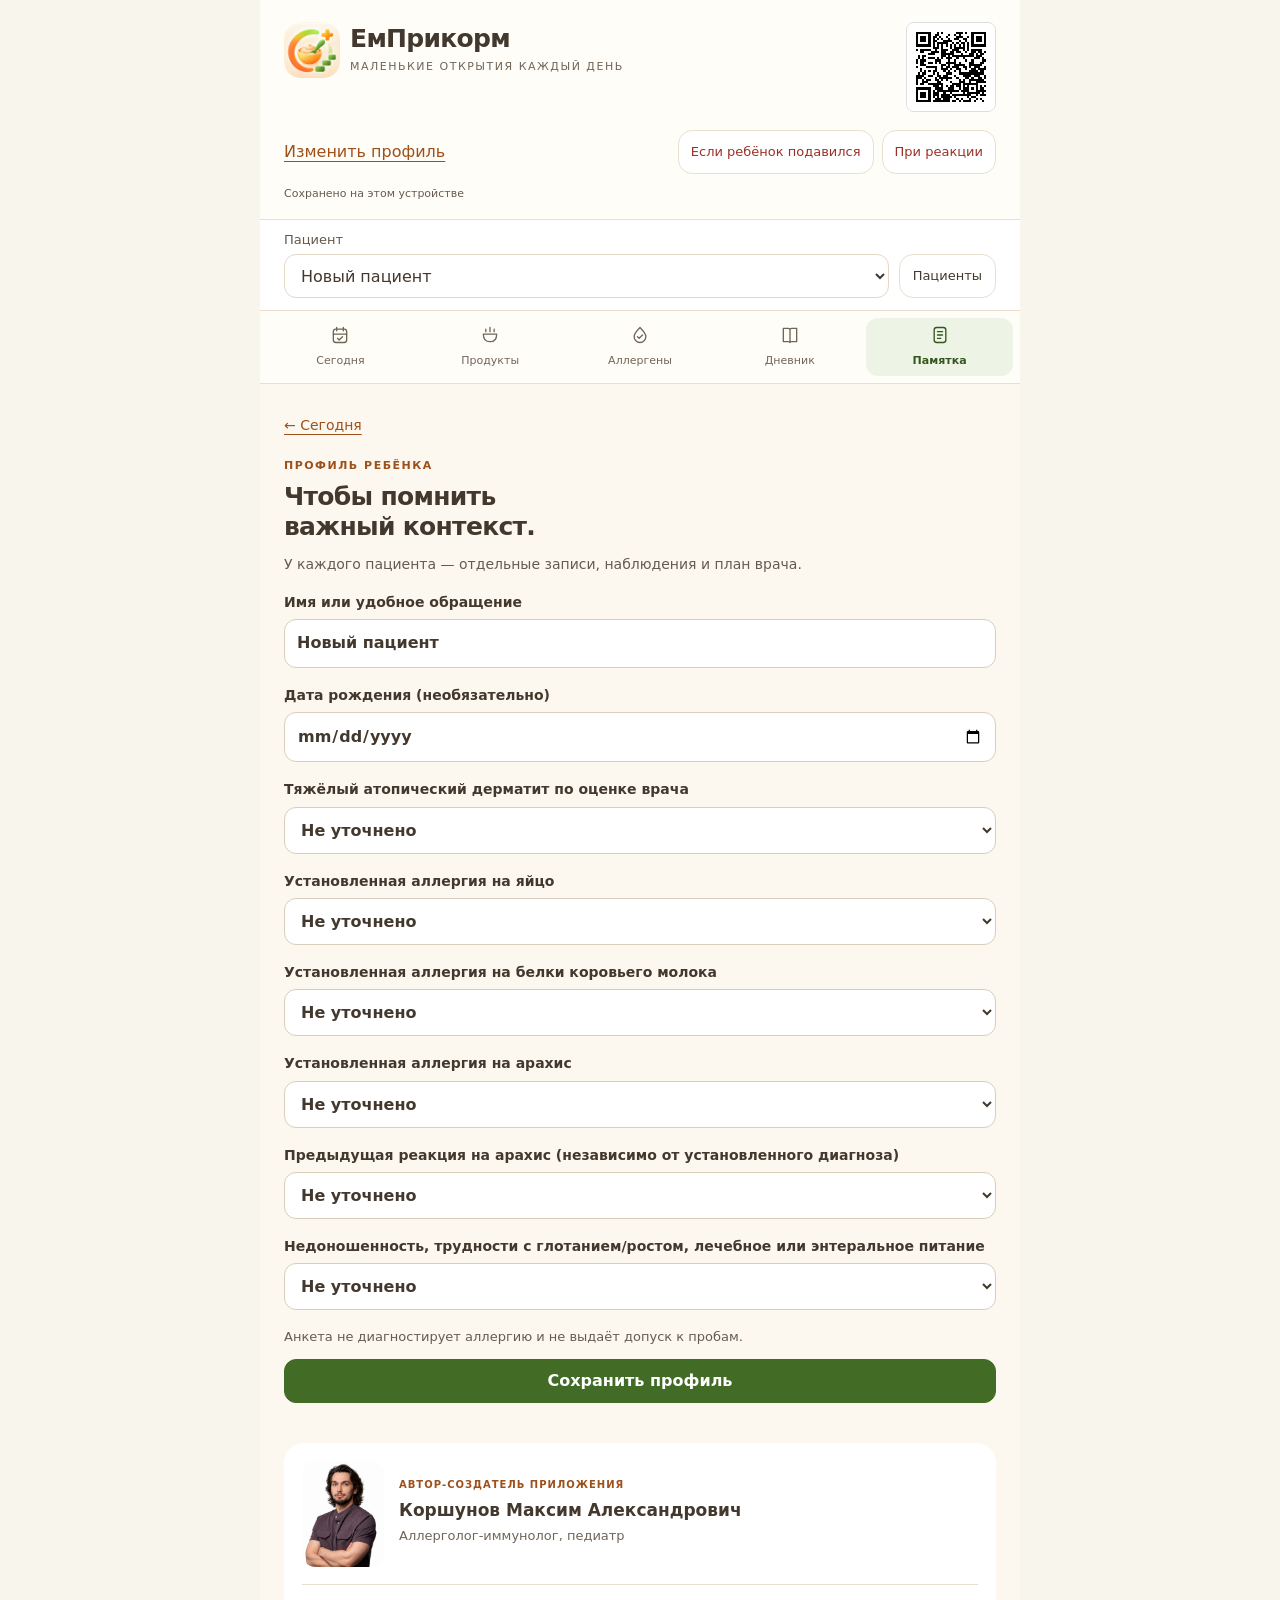
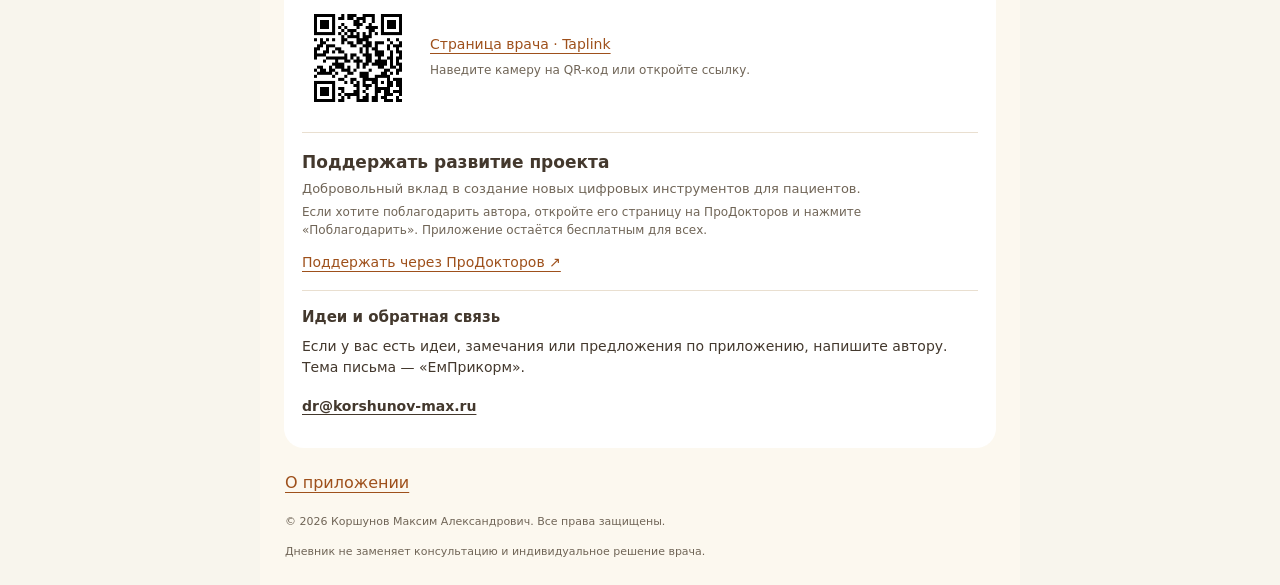
==== commit 6ddbcb6e: "Add scannable app links to header and installation section" ====
--- a/index.html
+++ b/index.html
@@ -1,4 +1,4 @@
-<!doctype html><html lang="ru"><head><meta charset="utf-8"><meta name="viewport" content="width=device-width,initial-scale=1,viewport-fit=cover"><meta name="theme-color" content="#fffaf1"><meta name="color-scheme" content="light"><meta name="referrer" content="no-referrer"><meta name="description" content="Дневник знакомства с прикормом: продукты, наблюдения и отчёт для врача."><meta name="mobile-web-app-capable" content="yes"><meta name="apple-mobile-web-app-capable" content="yes"><meta name="apple-mobile-web-app-title" content="ЕмПрикорм"><title>ЕмПрикорм — дневник прикорма</title><link rel="manifest" href="./manifest.webmanifest"><link id="favicon" rel="icon" href="./assets/icon-rounded-192.png" type="image/png"><link rel="apple-touch-icon" href="./assets/icon-rounded-180.png" sizes="180x180"><link rel="stylesheet" href="./styles.css"><link rel="stylesheet" href="./app.css"><link rel="stylesheet" href="./family-ui.css"></head><body><div class="layout"><div class="device"><header class="app-header" id="app-start"><div class="brand"><img class="app-logo" data-app-icon src="./assets/icon-rounded-512.png" alt="Иконка ЕмПрикорм"><div><strong>ЕмПрикорм</strong><div class="tag">Маленькие открытия каждый день</div></div></div><div class="header-tools"><button class="link" data-go="profile">Изменить профиль</button><div class="header-help-actions"><button type="button" class="reaction" data-action="choking-help">Если ребёнок подавился</button><button type="button" class="reaction" data-go="help">При реакции</button></div></div><p id="storage-status" class="small" role="status">Загрузка данных с устройства…</p></header><div id="storage-error" class="notice danger" role="alert" hidden></div><div class="family-topbar"><aside id="update-banner" class="update-banner" hidden aria-label="Обновление приложения"><div><strong>Доступна новая версия «ЕмПрикорм»</strong><p id="update-message" role="status">Сохранённый дневник останется на устройстве.</p></div><button type="button" class="primary" data-runtime="update">Обновить приложение</button></aside><div class="patient"><label class="family-patient-choice" for="patient-select">Пациент<select id="patient-select" aria-label="Выбрать пациента" disabled><option>Открываем дневник…</option></select></label><button data-go="patients">Пациенты</button></div><nav class="nav" aria-label="Основные разделы"><button data-go="today"><span data-nav-icon="today"></span>Сегодня</button><button data-go="foods"><span data-nav-icon="foods"></span>Продукты</button><button data-go="allergens"><span data-nav-icon="allergens"></span>Аллергены</button><button data-go="diary"><span data-nav-icon="diary"></span>Дневник</button><button data-go="more"><span data-nav-icon="more"></span>Памятка</button></nav></div><main class="screen" id="screen"><p>Открываем дневник…</p></main><div class="author-wrap" id="author-slot"></div><footer class="app-footer"><button class="link" data-go="about">О приложении</button><p>© 2026 Коршунов Максим Александрович. Все права защищены.</p><p>Дневник не заменяет консультацию и индивидуальное решение врача.</p></footer></div></div><dialog id="triage-dialog" aria-label="Срочная помощь"><div id="triage-body"></div><div class="modal-actions"><button class="wide" data-action="close-triage">Помощь оказана — вернуться к записи</button></div></dialog><div class="toast" id="toast" role="status" hidden></div><template id="author-template">
+<!doctype html><html lang="ru"><head><meta charset="utf-8"><meta name="viewport" content="width=device-width,initial-scale=1,viewport-fit=cover"><meta name="theme-color" content="#fffaf1"><meta name="color-scheme" content="light"><meta name="referrer" content="no-referrer"><meta name="description" content="Дневник знакомства с прикормом: продукты, наблюдения и отчёт для врача."><meta name="mobile-web-app-capable" content="yes"><meta name="apple-mobile-web-app-capable" content="yes"><meta name="apple-mobile-web-app-title" content="ЕмПрикорм"><title>ЕмПрикорм — дневник прикорма</title><link rel="manifest" href="./manifest.webmanifest"><link id="favicon" rel="icon" href="./assets/icon-rounded-192.png" type="image/png"><link rel="apple-touch-icon" href="./assets/icon-rounded-180.png" sizes="180x180"><link rel="stylesheet" href="./styles.css"><link rel="stylesheet" href="./app.css"><link rel="stylesheet" href="./family-ui.css"></head><body><div class="layout"><div class="device"><header class="app-header" id="app-start"><div class="family-brand-row"><div class="brand"><img class="app-logo" data-app-icon src="./assets/icon-rounded-512.png" alt="Иконка ЕмПрикорм"><div><strong>ЕмПрикорм</strong><div class="tag">Маленькие открытия каждый день</div></div></div><button type="button" class="family-qr" data-family-qr data-app-name="ЕмПрикорм" data-app-url="https://maksimkorsunov259-lab.github.io/em-prikorm/" aria-label="Увеличить QR-код приложения ЕмПрикорм" title="Открыть приложение на другом телефоне"><img src="./app-qr.svg" width="90" height="90" alt="QR-код приложения ЕмПрикорм"></button></div><div class="header-tools"><button class="link" data-go="profile">Изменить профиль</button><div class="header-help-actions"><button type="button" class="reaction" data-action="choking-help">Если ребёнок подавился</button><button type="button" class="reaction" data-go="help">При реакции</button></div></div><p id="storage-status" class="small" role="status">Загрузка данных с устройства…</p></header><div id="storage-error" class="notice danger" role="alert" hidden></div><div class="family-topbar"><aside id="update-banner" class="update-banner" hidden aria-label="Обновление приложения"><div><strong>Доступна новая версия «ЕмПрикорм»</strong><p id="update-message" role="status">Сохранённый дневник останется на устройстве.</p></div><button type="button" class="primary" data-runtime="update">Обновить приложение</button></aside><div class="patient"><label class="family-patient-choice" for="patient-select">Пациент<select id="patient-select" aria-label="Выбрать пациента" disabled><option>Открываем дневник…</option></select></label><button data-go="patients">Пациенты</button></div><nav class="nav" aria-label="Основные разделы"><button data-go="today"><span data-nav-icon="today"></span>Сегодня</button><button data-go="foods"><span data-nav-icon="foods"></span>Продукты</button><button data-go="allergens"><span data-nav-icon="allergens"></span>Аллергены</button><button data-go="diary"><span data-nav-icon="diary"></span>Дневник</button><button data-go="more"><span data-nav-icon="more"></span>Памятка</button></nav></div><main class="screen" id="screen"><p>Открываем дневник…</p></main><div class="author-wrap" id="author-slot"></div><footer class="app-footer"><button class="link" data-go="about">О приложении</button><p>© 2026 Коршунов Максим Александрович. Все права защищены.</p><p>Дневник не заменяет консультацию и индивидуальное решение врача.</p></footer></div></div><dialog id="triage-dialog" aria-label="Срочная помощь"><div id="triage-body"></div><div class="modal-actions"><button class="wide" data-action="close-triage">Помощь оказана — вернуться к записи</button></div></dialog><div class="toast" id="toast" role="status" hidden></div><template id="author-template">
   <section class="em-card em-author" aria-label="Автор-создатель приложения">
    <div class="em-author-head"><img class="em-author-photo" src="./assets/image-177842a5a4de.png" width="82" height="106" alt="Коршунов Максим Александрович — автор-создатель приложения"><div><p class="em-eyebrow">Автор-создатель приложения</p><h3>Коршунов Максим Александрович</h3><p class="em-note">Аллерголог-иммунолог, педиатр</p></div></div>
    <div class="em-author-qr"><a href="https://taplink.cc/dr.korshunovmax" target="_blank" rel="noopener noreferrer" aria-label="Открыть Taplink Коршунова Максима Александровича"><img src="./assets/image-9bfbd99af1d3.png" width="112" height="112" alt="QR-код на Taplink врача"></a><div><a href="https://taplink.cc/dr.korshunovmax" target="_blank" rel="noopener noreferrer">Страница врача · Taplink</a><p class="em-small">Наведите камеру на QR-код или откройте ссылку.</p></div></div>
--- a/styles.css
+++ b/styles.css
@@ -42,3 +42,5 @@
 .allergen-product .product-context{margin:0 0 14px;padding-left:0}
 .allergen-info>summary{font-weight:500}.composition-status{margin:12px 0}.group-footnote{margin-top:14px}
 @media(max-width:350px){.allergen-group>summary{padding:15px 12px;gap:4px 6px}.allergen-group-name{font-size:14px}.allergen-group-state{font-size:10px}}
+
+.iron-category summary{line-height:1.5}.iron-category .food-info{min-width:0}.iron-category .food-row{width:100%}
--- a/family-ui.css
+++ b/family-ui.css
@@ -97,7 +97,7 @@
 .layout .brand .tag{font-family:inherit;font-size:11px;font-weight:400;line-height:1.5;letter-spacing:1.5px;text-transform:uppercase}
 @media(max-width:380px){.layout .brand .tag{letter-spacing:.8px}}
 
-/* The same five data/install blocks across the family. */
+/* The same four data/install blocks across the family. */
 .family-data{display:grid;gap:16px;margin-top:20px;font-size:16px;line-height:1.5}
 #pf-demo .family-data-card,#em-demo .family-data-card,.layout .family-data-card{margin:0;padding:20px;border:1px solid var(--pf-line,var(--em-line,var(--line,#ded8cd)));border-radius:18px;background:#fff}
 .family-data-card h3{margin:0 0 12px}.family-data-card p{margin:10px 0}
@@ -111,3 +111,30 @@
 @media print{.family-data{display:none!important}}
 
 .family-data,.family-data-card{min-width:0;overflow-wrap:anywhere}.family-data-file input{width:100%;box-sizing:border-box}
+
+.family-data-patient{margin-top:16px;padding-top:16px;border-top:1px solid #ded8cd}
+.family-data-patient label{display:block;font:inherit}.family-data-patient select{display:block;width:100%;min-width:0;box-sizing:border-box;min-height:44px;margin-top:8px;padding:10px 12px;font:inherit;color:inherit;background:#fff;border:1px solid #c9c0b3;border-radius:12px}
+
+/* App-specific QR links: compact in the brand row, larger beside installation help. */
+#pf-demo .family-brand-row,#em-demo .family-brand-row,.layout .family-brand-row{display:flex;align-items:flex-start;justify-content:space-between;gap:12px}
+#pf-demo .family-brand-row>.pf-brand,#em-demo .family-brand-row>.em-brand,.layout .family-brand-row>.brand{flex:1;min-width:0;padding-right:0}
+#pf-demo .family-brand-row .pf-brand-title,#em-demo .family-brand-row .em-brand,.layout .family-brand-row .brand{min-width:0;gap:10px}
+#pf-demo .family-brand-row .pf-brand-copy,#em-demo .family-brand-row .em-brand>div,.layout .family-brand-row .brand>div{min-width:0}
+#pf-demo button.family-qr,#em-demo button.family-qr,.layout button.family-qr{display:block;flex:0 0 auto;width:90px;height:90px;min-height:0;padding:0;margin:0;border:1px solid #ddd;border-radius:8px;background:#fff;cursor:zoom-in;overflow:hidden}
+.family-qr img{display:block;width:100%;height:100%;object-fit:contain}
+.family-qr:focus-visible{outline:3px solid #086fb8;outline-offset:3px}
+.family-install-qr{display:flex;align-items:center;gap:18px;margin:16px 0}
+#pf-demo .family-install-qr .family-qr,#em-demo .family-install-qr .family-qr,.layout .family-install-qr .family-qr{width:144px;height:144px}
+.family-install-qr>div{min-width:0;flex:1}
+.family-install-qr p{font-size:14px;line-height:1.5}
+dialog.family-qr-dialog{box-sizing:border-box;width:min(420px,calc(100% - 28px));max-height:calc(100dvh - 28px);margin:auto;padding:20px;border:1px solid #d5dce2;border-radius:18px;background:#fff;color:#24313c;font:16px/1.5 system-ui,sans-serif;overflow:auto;overscroll-behavior:contain}
+.family-qr-dialog::backdrop{background:rgb(13 37 64 / 55%)}
+.family-qr-dialog .family-qr-bar{display:flex;align-items:center;justify-content:space-between;gap:12px}
+.family-qr-dialog h2{font-size:20px;line-height:1.3;margin:0}
+.family-qr-dialog button{font:inherit;min-height:44px;border:1px solid #d5dce2;border-radius:10px;background:#fff;padding:8px 12px;color:inherit;cursor:pointer}
+.family-qr-dialog img{display:block;width:min(100%,300px);height:auto;margin:16px auto}
+.family-qr-dialog p{margin:12px 0}
+.family-qr-dialog a{color:#08649d;text-underline-offset:3px}
+@media(max-width:600px){#pf-demo button.family-qr,#em-demo button.family-qr,.layout button.family-qr{width:74px;height:74px}}
+@media(max-width:360px){#pf-demo .family-brand-row,#em-demo .family-brand-row,.layout .family-brand-row{gap:8px}#pf-demo button.family-qr,#em-demo button.family-qr,.layout button.family-qr{width:64px;height:64px}.family-install-qr{align-items:flex-start;gap:12px}#pf-demo .family-install-qr .family-qr,#em-demo .family-install-qr .family-qr,.layout .family-install-qr .family-qr{width:120px;height:120px}}
+@media print{.family-qr-dialog,.family-qr,.family-install-qr{display:none!important}}
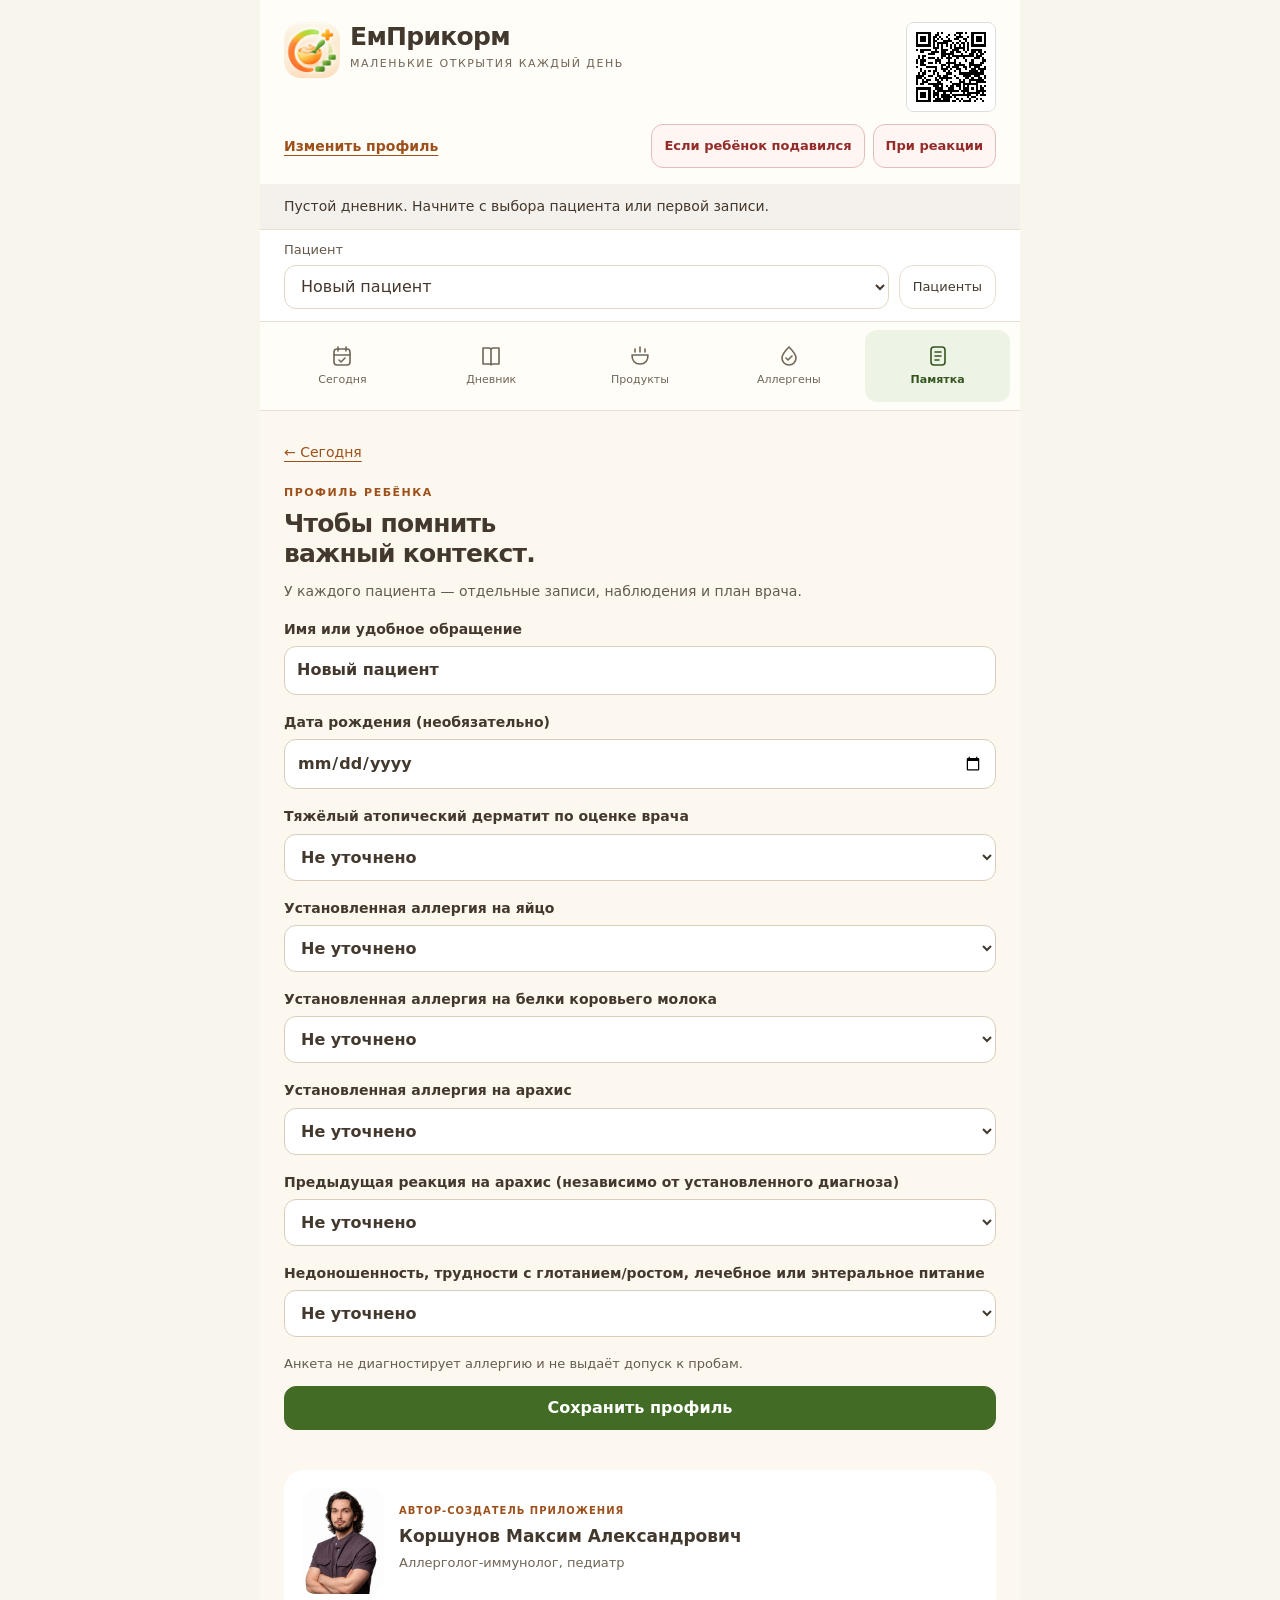
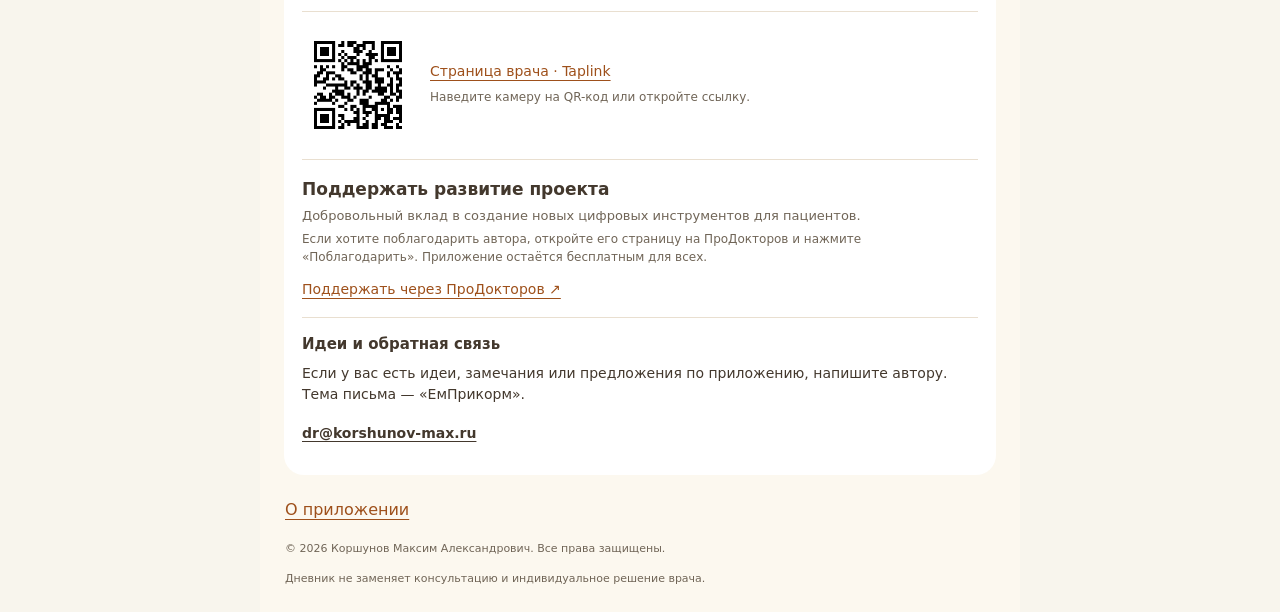
==== commit f058fa79: "Унифицировать шапку, навигацию и подсказку пустого дневника" ====
--- a/index.html
+++ b/index.html
@@ -1,4 +1,4 @@
-<!doctype html><html lang="ru"><head><meta charset="utf-8"><meta name="viewport" content="width=device-width,initial-scale=1,viewport-fit=cover"><meta name="theme-color" content="#fffaf1"><meta name="color-scheme" content="light"><meta name="referrer" content="no-referrer"><meta name="description" content="Дневник знакомства с прикормом: продукты, наблюдения и отчёт для врача."><meta name="mobile-web-app-capable" content="yes"><meta name="apple-mobile-web-app-capable" content="yes"><meta name="apple-mobile-web-app-title" content="ЕмПрикорм"><title>ЕмПрикорм — дневник прикорма</title><link rel="manifest" href="./manifest.webmanifest"><link id="favicon" rel="icon" href="./assets/icon-rounded-192.png" type="image/png"><link rel="apple-touch-icon" href="./assets/icon-rounded-180.png" sizes="180x180"><link rel="stylesheet" href="./styles.css"><link rel="stylesheet" href="./app.css"><link rel="stylesheet" href="./family-ui.css"></head><body><div class="layout"><div class="device"><header class="app-header" id="app-start"><div class="family-brand-row"><div class="brand"><img class="app-logo" data-app-icon src="./assets/icon-rounded-512.png" alt="Иконка ЕмПрикорм"><div><strong>ЕмПрикорм</strong><div class="tag">Маленькие открытия каждый день</div></div></div><button type="button" class="family-qr" data-family-qr data-app-name="ЕмПрикорм" data-app-url="https://maksimkorsunov259-lab.github.io/em-prikorm/" aria-label="Увеличить QR-код приложения ЕмПрикорм" title="Открыть приложение на другом телефоне"><img src="./app-qr.svg" width="90" height="90" alt="QR-код приложения ЕмПрикорм"></button></div><div class="header-tools"><button class="link" data-go="profile">Изменить профиль</button><div class="header-help-actions"><button type="button" class="reaction" data-action="choking-help">Если ребёнок подавился</button><button type="button" class="reaction" data-go="help">При реакции</button></div></div><p id="storage-status" class="small" role="status">Загрузка данных с устройства…</p></header><div id="storage-error" class="notice danger" role="alert" hidden></div><div class="family-topbar"><aside id="update-banner" class="update-banner" hidden aria-label="Обновление приложения"><div><strong>Доступна новая версия «ЕмПрикорм»</strong><p id="update-message" role="status">Сохранённый дневник останется на устройстве.</p></div><button type="button" class="primary" data-runtime="update">Обновить приложение</button></aside><div class="patient"><label class="family-patient-choice" for="patient-select">Пациент<select id="patient-select" aria-label="Выбрать пациента" disabled><option>Открываем дневник…</option></select></label><button data-go="patients">Пациенты</button></div><nav class="nav" aria-label="Основные разделы"><button data-go="today"><span data-nav-icon="today"></span>Сегодня</button><button data-go="foods"><span data-nav-icon="foods"></span>Продукты</button><button data-go="allergens"><span data-nav-icon="allergens"></span>Аллергены</button><button data-go="diary"><span data-nav-icon="diary"></span>Дневник</button><button data-go="more"><span data-nav-icon="more"></span>Памятка</button></nav></div><main class="screen" id="screen"><p>Открываем дневник…</p></main><div class="author-wrap" id="author-slot"></div><footer class="app-footer"><button class="link" data-go="about">О приложении</button><p>© 2026 Коршунов Максим Александрович. Все права защищены.</p><p>Дневник не заменяет консультацию и индивидуальное решение врача.</p></footer></div></div><dialog id="triage-dialog" aria-label="Срочная помощь"><div id="triage-body"></div><div class="modal-actions"><button class="wide" data-action="close-triage">Помощь оказана — вернуться к записи</button></div></dialog><div class="toast" id="toast" role="status" hidden></div><template id="author-template">
+<!doctype html><html lang="ru"><head><meta charset="utf-8"><meta name="viewport" content="width=device-width,initial-scale=1,viewport-fit=cover"><meta name="theme-color" content="#fffaf1"><meta name="color-scheme" content="light"><meta name="referrer" content="no-referrer"><meta name="description" content="Дневник знакомства с прикормом: продукты, наблюдения и отчёт для врача."><meta name="mobile-web-app-capable" content="yes"><meta name="apple-mobile-web-app-capable" content="yes"><meta name="apple-mobile-web-app-title" content="ЕмПрикорм"><title>ЕмПрикорм — дневник прикорма</title><link rel="manifest" href="./manifest.webmanifest"><link id="favicon" rel="icon" href="./assets/icon-rounded-192.png" type="image/png"><link rel="apple-touch-icon" href="./assets/icon-rounded-180.png" sizes="180x180"><link rel="stylesheet" href="./styles.css"><link rel="stylesheet" href="./app.css"><link rel="stylesheet" href="./family-ui.css"><link rel="stylesheet" href="./family-header.css"></head><body><div class="layout"><div class="device"><header class="family-header app-header" id="app-start"><div class="family-brand-row"><div class="brand family-brand"><img class="app-logo family-brand-logo" data-app-icon src="./assets/icon-rounded-512.png" alt="Иконка ЕмПрикорм"><div class="family-brand-copy"><strong class="family-title">ЕмПрикорм</strong><div class="tag family-tagline">Маленькие открытия каждый день</div></div></div><button type="button" class="family-qr" data-family-qr data-app-name="ЕмПрикорм" data-app-url="https://maksimkorsunov259-lab.github.io/em-prikorm/" aria-label="Увеличить QR-код приложения ЕмПрикорм" title="Открыть приложение на другом телефоне"><img src="./app-qr.svg" width="90" height="90" alt="QR-код приложения ЕмПрикорм"></button></div><div class="header-tools family-header-actions"><button class="link family-profile-link" data-go="profile">Изменить профиль</button><div class="header-help-actions family-help-actions"><button type="button" class="reaction family-help-button" data-action="choking-help">Если ребёнок подавился</button><button type="button" class="reaction family-help-button" data-go="help">При реакции</button></div></div><p id="storage-status" class="small" role="status">Загрузка данных с устройства…</p></header><div class="family-empty" data-family-empty hidden>Пустой дневник. Начните с выбора пациента или первой записи.</div><div id="storage-error" class="notice danger" role="alert" hidden></div><div class="family-topbar"><aside id="update-banner" class="update-banner" hidden aria-label="Обновление приложения"><div><strong>Доступна новая версия «ЕмПрикорм»</strong><p id="update-message" role="status">Сохранённый дневник останется на устройстве.</p></div><button type="button" class="primary" data-runtime="update">Обновить приложение</button></aside><div class="patient"><label class="family-patient-choice" for="patient-select">Пациент<select id="patient-select" aria-label="Выбрать пациента" disabled><option>Открываем дневник…</option></select></label><button data-go="patients">Пациенты</button></div><nav class="family-nav nav" aria-label="Основные разделы"><button data-go="today"><svg viewBox="0 0 24 24" fill="none" stroke="currentColor" stroke-width="1.6" stroke-linecap="round" stroke-linejoin="round" aria-hidden="true" focusable="false"><rect x="4" y="5" width="16" height="16" rx="3"/><path d="M8 3v4m8-4v4M4 11h16m-11 5 2 2 4-4"/></svg>Сегодня</button><button data-go="diary"><svg viewBox="0 0 24 24" fill="none" stroke="currentColor" stroke-width="1.6" stroke-linecap="round" stroke-linejoin="round" aria-hidden="true" focusable="false"><path d="M4 4h6c2 0 2 2 2 2s0-2 2-2h6v16h-6c-2 0-2 1-2 1s0-1-2-1H4ZM12 6v15"/></svg>Дневник</button><button data-go="foods"><svg viewBox="0 0 24 24" fill="none" stroke="currentColor" stroke-width="1.6" stroke-linecap="round" stroke-linejoin="round" aria-hidden="true" focusable="false"><path d="M4 11h16c0 6-3 9-8 9s-8-3-8-9ZM7 5v3m5-5v5m5-3v3"/></svg>Продукты</button><button data-go="allergens"><svg viewBox="0 0 24 24" fill="none" stroke="currentColor" stroke-width="1.6" stroke-linecap="round" stroke-linejoin="round" aria-hidden="true" focusable="false"><path d="M12 3c4 4 7 7 7 11a7 7 0 0 1-14 0c0-4 3-7 7-11Z"/><path d="m9 14 2 2 4-4"/></svg>Аллергены</button><button data-go="more"><svg viewBox="0 0 24 24" fill="none" stroke="currentColor" stroke-width="1.6" stroke-linecap="round" stroke-linejoin="round" aria-hidden="true" focusable="false"><rect x="5" y="3" width="14" height="18" rx="3"/><path d="M9 8h6m-6 4h6m-6 4h4"/></svg>Памятка</button></nav></div><main class="screen" id="screen"><p>Открываем дневник…</p></main><div class="author-wrap" id="author-slot"></div><footer class="app-footer"><button class="link" data-go="about">О приложении</button><p>© 2026 Коршунов Максим Александрович. Все права защищены.</p><p>Дневник не заменяет консультацию и индивидуальное решение врача.</p></footer></div></div><dialog id="triage-dialog" aria-label="Срочная помощь"><div id="triage-body"></div><div class="modal-actions"><button class="wide" data-action="close-triage">Помощь оказана — вернуться к записи</button></div></dialog><div class="toast" id="toast" role="status" hidden></div><template id="author-template">
   <section class="em-card em-author" aria-label="Автор-создатель приложения">
    <div class="em-author-head"><img class="em-author-photo" src="./assets/image-177842a5a4de.png" width="82" height="106" alt="Коршунов Максим Александрович — автор-создатель приложения"><div><p class="em-eyebrow">Автор-создатель приложения</p><h3>Коршунов Максим Александрович</h3><p class="em-note">Аллерголог-иммунолог, педиатр</p></div></div>
    <div class="em-author-qr"><a href="https://taplink.cc/dr.korshunovmax" target="_blank" rel="noopener noreferrer" aria-label="Открыть Taplink Коршунова Максима Александровича"><img src="./assets/image-9bfbd99af1d3.png" width="112" height="112" alt="QR-код на Taplink врача"></a><div><a href="https://taplink.cc/dr.korshunovmax" target="_blank" rel="noopener noreferrer">Страница врача · Taplink</a><p class="em-small">Наведите камеру на QR-код или откройте ссылку.</p></div></div>
@@ -6,4 +6,4 @@
    <div class="family-feedback"><h3>Идеи и обратная связь</h3><p>Если у вас есть идеи, замечания или предложения по приложению, напишите автору. Тема письма — «ЕмПрикорм».</p><a href="mailto:dr@korshunov-max.ru?subject=%D0%95%D0%BC%D0%9F%D1%80%D0%B8%D0%BA%D0%BE%D1%80%D0%BC">dr@korshunov-max.ru</a></div>
   </section>
  </template>
-<noscript><p>Для дневника нужен JavaScript. При опасной реакции вызывайте <a href="tel:112">112</a> / <a href="tel:103">103</a> и выполняйте индивидуальный план помощи.</p></noscript><script defer src="./catalog.js"></script><script defer src="./clinical-rules.js"></script><script defer src="./model.js"></script><script defer src="./storage.js"></script><script defer src="./update-check.js"></script><script src="./family-data.js"></script><script defer src="./family-about.js"></script><script defer src="./app.js"></script><script defer src="./report-css.js"></script><script defer src="./runtime.js"></script></body></html>+<noscript><p>Для дневника нужен JavaScript. При опасной реакции вызывайте <a href="tel:112">112</a> / <a href="tel:103">103</a> и выполняйте индивидуальный план помощи.</p></noscript><script defer src="./catalog.js"></script><script defer src="./clinical-rules.js"></script><script defer src="./model.js"></script><script defer src="./storage.js"></script><script defer src="./update-check.js"></script><script src="./family-data.js"></script><script defer src="./family-about.js"></script><script defer src="./app.js"></script><script defer src="./runtime.js"></script></body></html>
--- a/family-header.css
+++ b/family-header.css
@@ -0,0 +1,27 @@
+/* Family header contract. Keep this file identical in all five applications. */
+body .family-header{--family-accent:var(--pf-accent,var(--em-accent,var(--orange,var(--primary,#745273))));display:block!important;padding:22px 24px 16px!important;padding-top:max(22px,env(safe-area-inset-top))!important;font-family:system-ui,sans-serif!important}
+body .family-header .family-brand-row{display:flex!important;align-items:flex-start!important;justify-content:space-between!important;gap:12px!important;min-height:90px;margin:0!important}
+body .family-header .family-brand{display:flex!important;align-items:flex-start!important;gap:10px!important;flex:1;min-width:0;padding:0!important}
+body .family-header .family-brand-copy{min-width:0;flex:1}
+body .family-header .family-title{display:block!important;font:700 25px/30px system-ui,sans-serif!important;letter-spacing:-.7px!important;margin:0!important;padding:0!important}
+body .family-header .family-tagline{display:block!important;font:400 11px/16.5px system-ui,sans-serif!important;letter-spacing:1.5px!important;text-transform:uppercase;margin:4px 0 0!important;padding:0!important;max-width:none!important;color:var(--pf-muted,var(--em-muted,var(--muted,#695e6b)))!important;overflow-wrap:normal}
+body .family-header .family-brand-logo{display:block!important;width:56px!important;height:56px!important;flex:0 0 56px!important;border-radius:28.5714%!important;object-fit:contain;overflow:hidden}
+body .family-header .family-brand-logo img{display:block!important;width:100%!important;height:100%!important;object-fit:contain;border-radius:inherit}
+body .family-header .family-qr{display:block!important;flex:0 0 90px!important;width:90px!important;height:90px!important;min-height:0!important;margin:0!important;padding:0!important;border:1px solid #ddd!important;border-radius:8px!important;background:#fff!important;overflow:hidden;cursor:zoom-in}
+body .family-header .family-qr img{display:block!important;width:100%!important;height:100%!important;object-fit:contain;border-radius:0!important}
+body .family-header .family-header-actions{display:flex!important;align-items:center!important;justify-content:space-between!important;gap:12px!important;margin:12px 0 0!important;min-height:44px;width:100%}
+body .family-header .family-profile-link{font:600 14px/21px system-ui,sans-serif!important;color:var(--family-accent)!important;text-decoration:underline!important;text-decoration-thickness:1px!important;text-underline-offset:4px!important;min-height:44px!important;padding:8px 0!important;margin:0!important;border:0!important;background:transparent!important;border-radius:0!important;text-align:left;white-space:nowrap}
+body .family-header .family-help-actions{display:flex;gap:8px;align-items:stretch;justify-content:flex-end;min-width:0;margin-left:auto}
+body .family-header .family-help-button{font:600 13px/19.5px system-ui,sans-serif!important;min-height:44px!important;margin:0!important;padding:10px 12px!important;border:1px solid #e5bdb7!important;border-radius:12px!important;background:#fff5f3!important;color:#932c29!important;text-decoration:none!important;white-space:normal!important;max-width:none!important;width:auto!important;text-align:center;box-shadow:none!important;flex:none}
+body .family-nav{display:grid!important;grid-template-columns:repeat(var(--family-tabs,5),minmax(0,1fr))!important;gap:4px!important;padding:8px 10px!important;margin:0!important;align-items:stretch;font-family:system-ui,sans-serif!important}
+body .family-nav>button{display:flex!important;flex-direction:column!important;align-items:center!important;justify-content:center!important;gap:5px!important;min-width:0!important;min-height:72px!important;padding:6px 2px!important;margin:0!important;font:400 11px/14.3px system-ui,sans-serif!important;letter-spacing:normal!important;text-align:center;white-space:normal;border-radius:12px!important}
+body .family-nav>button:is([aria-current=page],[aria-pressed=true]){font-weight:600!important}
+body .family-nav>button svg{display:block!important;flex:none;width:24px!important;height:24px!important;margin:0!important;fill:none!important;stroke:currentColor!important;stroke-width:1.6!important;stroke-linecap:round;stroke-linejoin:round}
+body .family-nav>button>span{margin:0!important;font:inherit!important}
+body .family-empty{padding:12px 24px;font:400 14px/21px system-ui,sans-serif;color:var(--pf-text,var(--em-text,var(--ink,#392e3b)));background:var(--pf-soft,var(--em-soft,var(--soft,#f4f1ed)));margin:0;overflow-wrap:anywhere}
+body .family-header [role=status]:empty{display:none}
+@media(max-width:600px){body .family-header{padding:18px 14px 16px!important;padding-top:max(18px,env(safe-area-inset-top))!important}body .family-header .family-qr{width:74px!important;height:74px!important;flex-basis:74px!important}body .family-header .family-header-actions{display:grid!important;grid-template-columns:1fr!important;grid-template-rows:44px 44px;gap:8px!important;min-height:96px;align-items:center!important}body .family-header .family-profile-link{justify-self:start}body .family-header .family-help-actions{justify-self:end}body .family-nav{padding:8px 6px!important}body .family-empty{padding:12px 14px}}
+@media(max-width:380px){body .family-header .family-brand-logo{width:49px!important;height:49px!important;flex-basis:49px!important}body .family-header .family-tagline{letter-spacing:.8px!important}}
+@media(max-width:360px){body .family-header .family-qr{width:64px!important;height:64px!important;flex-basis:64px!important}body .family-header .family-brand-row{gap:8px!important}}
+@media(max-width:340px){body .family-header .family-help-button{padding:10px 5px!important}}
+@media print{.family-header,.family-nav,.family-empty{display:none!important}}
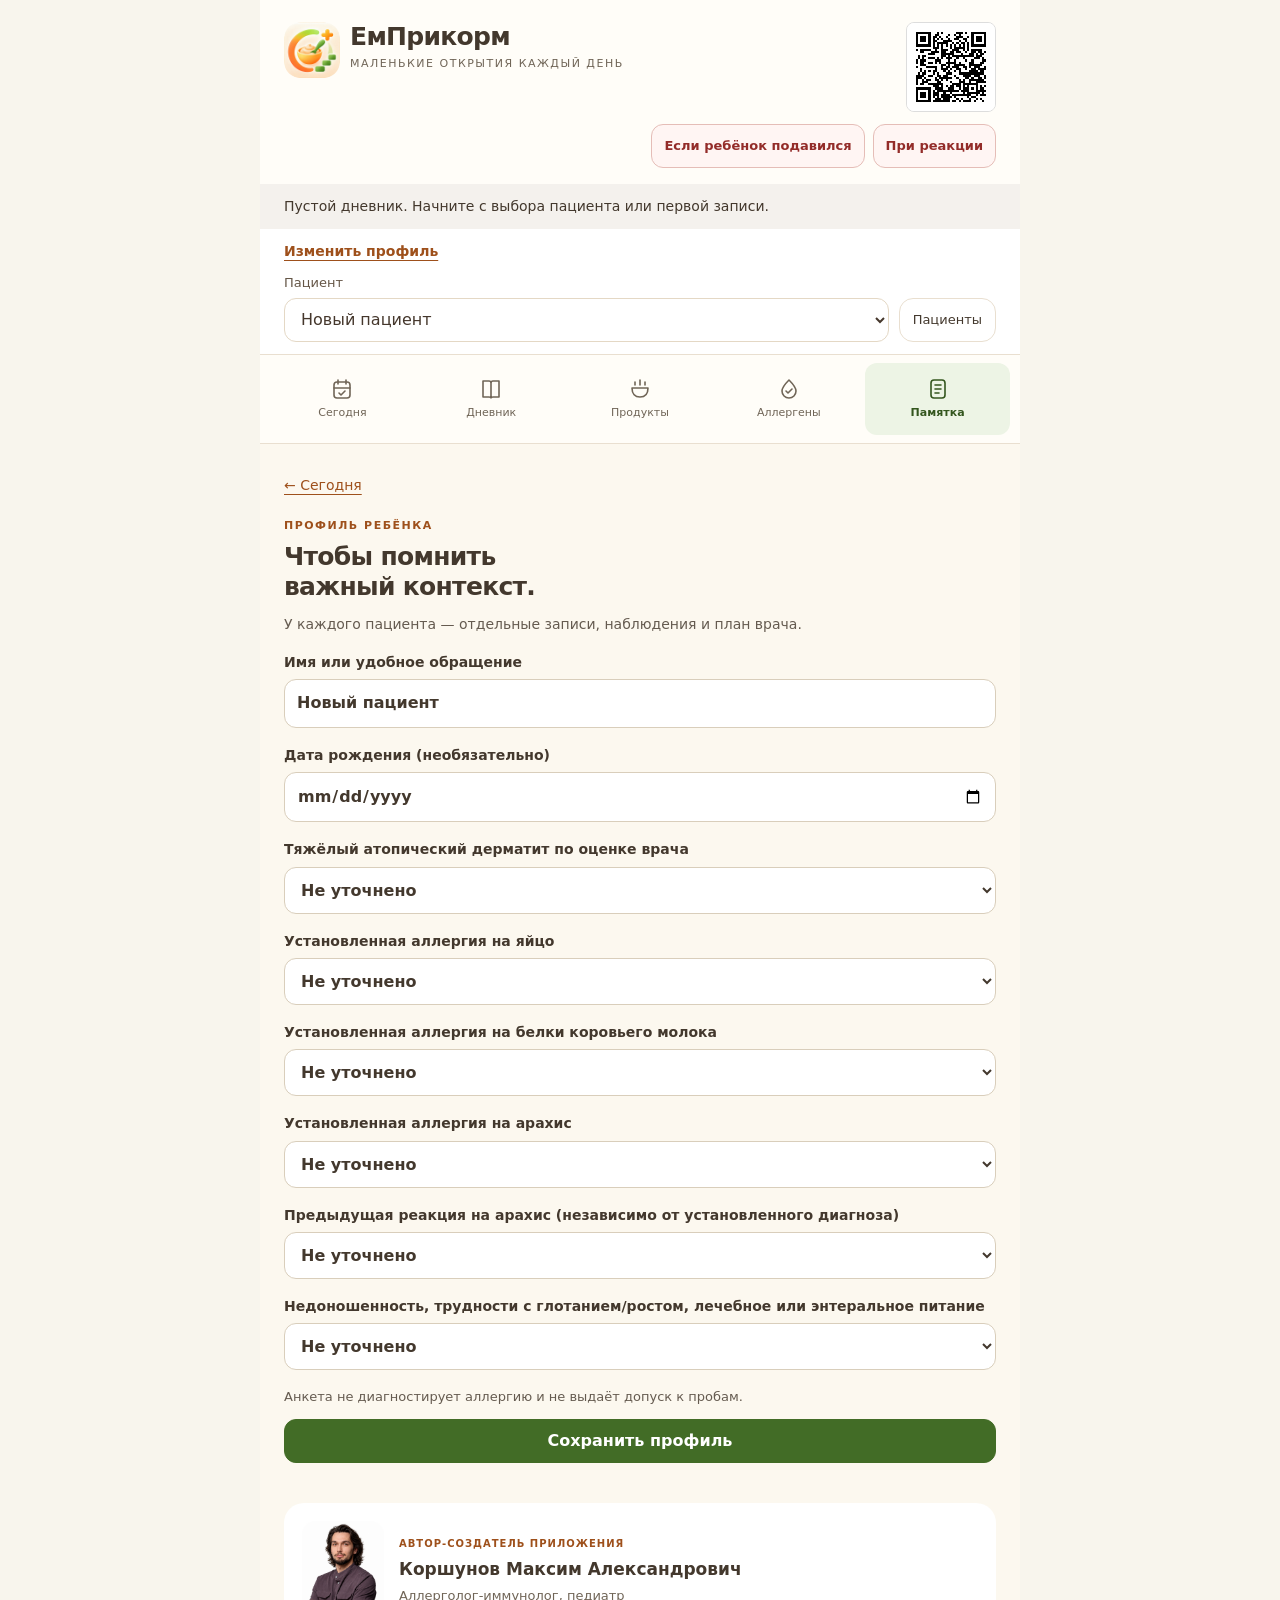
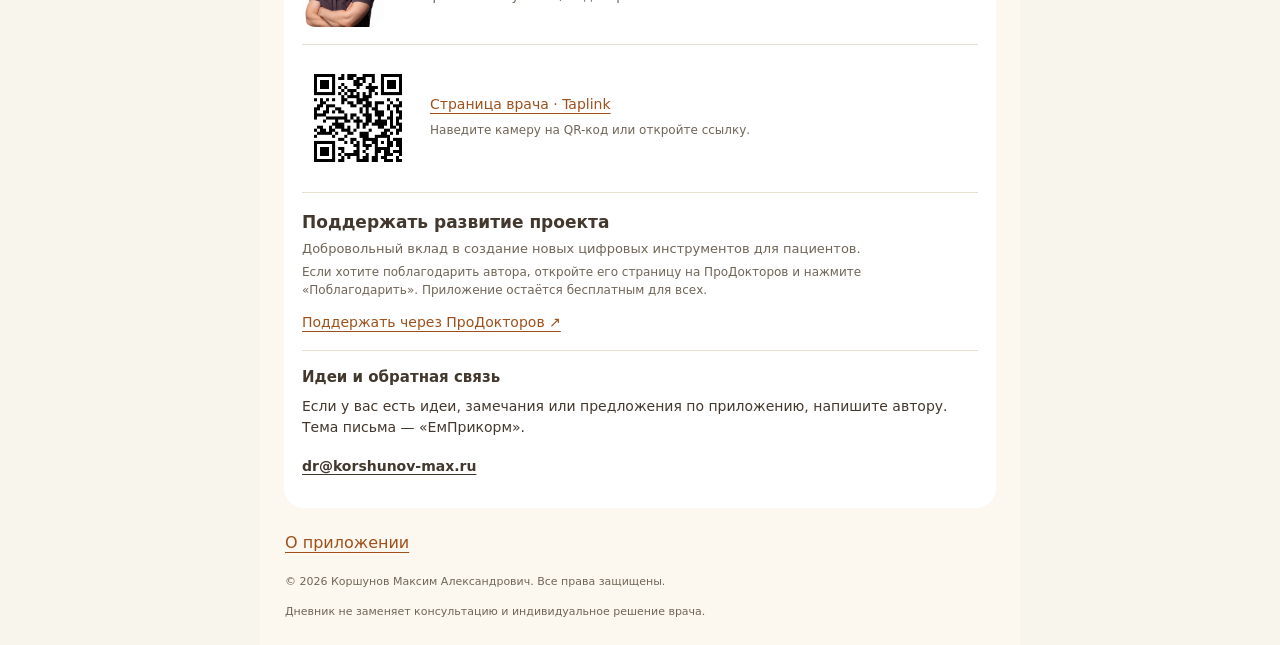
==== commit 0a495bb0: "Расположить изменение профиля непосредственно над выбором пациента" ====
--- a/index.html
+++ b/index.html
@@ -1,4 +1,4 @@
-<!doctype html><html lang="ru"><head><meta charset="utf-8"><meta name="viewport" content="width=device-width,initial-scale=1,viewport-fit=cover"><meta name="theme-color" content="#fffaf1"><meta name="color-scheme" content="light"><meta name="referrer" content="no-referrer"><meta name="description" content="Дневник знакомства с прикормом: продукты, наблюдения и отчёт для врача."><meta name="mobile-web-app-capable" content="yes"><meta name="apple-mobile-web-app-capable" content="yes"><meta name="apple-mobile-web-app-title" content="ЕмПрикорм"><title>ЕмПрикорм — дневник прикорма</title><link rel="manifest" href="./manifest.webmanifest"><link id="favicon" rel="icon" href="./assets/icon-rounded-192.png" type="image/png"><link rel="apple-touch-icon" href="./assets/icon-rounded-180.png" sizes="180x180"><link rel="stylesheet" href="./styles.css"><link rel="stylesheet" href="./app.css"><link rel="stylesheet" href="./family-ui.css"><link rel="stylesheet" href="./family-header.css"></head><body><div class="layout"><div class="device"><header class="family-header app-header" id="app-start"><div class="family-brand-row"><div class="brand family-brand"><img class="app-logo family-brand-logo" data-app-icon src="./assets/icon-rounded-512.png" alt="Иконка ЕмПрикорм"><div class="family-brand-copy"><strong class="family-title">ЕмПрикорм</strong><div class="tag family-tagline">Маленькие открытия каждый день</div></div></div><button type="button" class="family-qr" data-family-qr data-app-name="ЕмПрикорм" data-app-url="https://maksimkorsunov259-lab.github.io/em-prikorm/" aria-label="Увеличить QR-код приложения ЕмПрикорм" title="Открыть приложение на другом телефоне"><img src="./app-qr.svg" width="90" height="90" alt="QR-код приложения ЕмПрикорм"></button></div><div class="header-tools family-header-actions"><button class="link family-profile-link" data-go="profile">Изменить профиль</button><div class="header-help-actions family-help-actions"><button type="button" class="reaction family-help-button" data-action="choking-help">Если ребёнок подавился</button><button type="button" class="reaction family-help-button" data-go="help">При реакции</button></div></div><p id="storage-status" class="small" role="status">Загрузка данных с устройства…</p></header><div class="family-empty" data-family-empty hidden>Пустой дневник. Начните с выбора пациента или первой записи.</div><div id="storage-error" class="notice danger" role="alert" hidden></div><div class="family-topbar"><aside id="update-banner" class="update-banner" hidden aria-label="Обновление приложения"><div><strong>Доступна новая версия «ЕмПрикорм»</strong><p id="update-message" role="status">Сохранённый дневник останется на устройстве.</p></div><button type="button" class="primary" data-runtime="update">Обновить приложение</button></aside><div class="patient"><label class="family-patient-choice" for="patient-select">Пациент<select id="patient-select" aria-label="Выбрать пациента" disabled><option>Открываем дневник…</option></select></label><button data-go="patients">Пациенты</button></div><nav class="family-nav nav" aria-label="Основные разделы"><button data-go="today"><svg viewBox="0 0 24 24" fill="none" stroke="currentColor" stroke-width="1.6" stroke-linecap="round" stroke-linejoin="round" aria-hidden="true" focusable="false"><rect x="4" y="5" width="16" height="16" rx="3"/><path d="M8 3v4m8-4v4M4 11h16m-11 5 2 2 4-4"/></svg>Сегодня</button><button data-go="diary"><svg viewBox="0 0 24 24" fill="none" stroke="currentColor" stroke-width="1.6" stroke-linecap="round" stroke-linejoin="round" aria-hidden="true" focusable="false"><path d="M4 4h6c2 0 2 2 2 2s0-2 2-2h6v16h-6c-2 0-2 1-2 1s0-1-2-1H4ZM12 6v15"/></svg>Дневник</button><button data-go="foods"><svg viewBox="0 0 24 24" fill="none" stroke="currentColor" stroke-width="1.6" stroke-linecap="round" stroke-linejoin="round" aria-hidden="true" focusable="false"><path d="M4 11h16c0 6-3 9-8 9s-8-3-8-9ZM7 5v3m5-5v5m5-3v3"/></svg>Продукты</button><button data-go="allergens"><svg viewBox="0 0 24 24" fill="none" stroke="currentColor" stroke-width="1.6" stroke-linecap="round" stroke-linejoin="round" aria-hidden="true" focusable="false"><path d="M12 3c4 4 7 7 7 11a7 7 0 0 1-14 0c0-4 3-7 7-11Z"/><path d="m9 14 2 2 4-4"/></svg>Аллергены</button><button data-go="more"><svg viewBox="0 0 24 24" fill="none" stroke="currentColor" stroke-width="1.6" stroke-linecap="round" stroke-linejoin="round" aria-hidden="true" focusable="false"><rect x="5" y="3" width="14" height="18" rx="3"/><path d="M9 8h6m-6 4h6m-6 4h4"/></svg>Памятка</button></nav></div><main class="screen" id="screen"><p>Открываем дневник…</p></main><div class="author-wrap" id="author-slot"></div><footer class="app-footer"><button class="link" data-go="about">О приложении</button><p>© 2026 Коршунов Максим Александрович. Все права защищены.</p><p>Дневник не заменяет консультацию и индивидуальное решение врача.</p></footer></div></div><dialog id="triage-dialog" aria-label="Срочная помощь"><div id="triage-body"></div><div class="modal-actions"><button class="wide" data-action="close-triage">Помощь оказана — вернуться к записи</button></div></dialog><div class="toast" id="toast" role="status" hidden></div><template id="author-template">
+<!doctype html><html lang="ru"><head><meta charset="utf-8"><meta name="viewport" content="width=device-width,initial-scale=1,viewport-fit=cover"><meta name="theme-color" content="#fffaf1"><meta name="color-scheme" content="light"><meta name="referrer" content="no-referrer"><meta name="description" content="Дневник знакомства с прикормом: продукты, наблюдения и отчёт для врача."><meta name="mobile-web-app-capable" content="yes"><meta name="apple-mobile-web-app-capable" content="yes"><meta name="apple-mobile-web-app-title" content="ЕмПрикорм"><title>ЕмПрикорм — дневник прикорма</title><link rel="manifest" href="./manifest.webmanifest"><link id="favicon" rel="icon" href="./assets/icon-rounded-192.png" type="image/png"><link rel="apple-touch-icon" href="./assets/icon-rounded-180.png" sizes="180x180"><link rel="stylesheet" href="./styles.css"><link rel="stylesheet" href="./app.css"><link rel="stylesheet" href="./family-ui.css"><link rel="stylesheet" href="./family-header.css"></head><body><div class="layout"><div class="device"><header class="family-header app-header" id="app-start"><div class="family-brand-row"><div class="brand family-brand"><img class="app-logo family-brand-logo" data-app-icon src="./assets/icon-rounded-512.png" alt="Иконка ЕмПрикорм"><div class="family-brand-copy"><strong class="family-title">ЕмПрикорм</strong><div class="tag family-tagline">Маленькие открытия каждый день</div></div></div><button type="button" class="family-qr" data-family-qr data-app-name="ЕмПрикорм" data-app-url="https://maksimkorsunov259-lab.github.io/em-prikorm/" aria-label="Увеличить QR-код приложения ЕмПрикорм" title="Открыть приложение на другом телефоне"><img src="./app-qr.svg" width="90" height="90" alt="QR-код приложения ЕмПрикорм"></button></div><div class="header-tools family-header-actions"><div class="header-help-actions family-help-actions"><button type="button" class="reaction family-help-button" data-action="choking-help">Если ребёнок подавился</button><button type="button" class="reaction family-help-button" data-go="help">При реакции</button></div></div><p id="storage-status" class="small" role="status">Загрузка данных с устройства…</p></header><div class="family-empty" data-family-empty hidden>Пустой дневник. Начните с выбора пациента или первой записи.</div><div id="storage-error" class="notice danger" role="alert" hidden></div><div class="family-topbar"><aside id="update-banner" class="update-banner" hidden aria-label="Обновление приложения"><div><strong>Доступна новая версия «ЕмПрикорм»</strong><p id="update-message" role="status">Сохранённый дневник останется на устройстве.</p></div><button type="button" class="primary" data-runtime="update">Обновить приложение</button></aside><div class="family-profile-row"><button class="link family-profile-link" data-go="profile">Изменить профиль</button></div><div class="patient"><label class="family-patient-choice" for="patient-select">Пациент<select id="patient-select" aria-label="Выбрать пациента" disabled><option>Открываем дневник…</option></select></label><button data-go="patients">Пациенты</button></div><nav class="family-nav nav" aria-label="Основные разделы"><button data-go="today"><svg viewBox="0 0 24 24" fill="none" stroke="currentColor" stroke-width="1.6" stroke-linecap="round" stroke-linejoin="round" aria-hidden="true" focusable="false"><rect x="4" y="5" width="16" height="16" rx="3"/><path d="M8 3v4m8-4v4M4 11h16m-11 5 2 2 4-4"/></svg>Сегодня</button><button data-go="diary"><svg viewBox="0 0 24 24" fill="none" stroke="currentColor" stroke-width="1.6" stroke-linecap="round" stroke-linejoin="round" aria-hidden="true" focusable="false"><path d="M4 4h6c2 0 2 2 2 2s0-2 2-2h6v16h-6c-2 0-2 1-2 1s0-1-2-1H4ZM12 6v15"/></svg>Дневник</button><button data-go="foods"><svg viewBox="0 0 24 24" fill="none" stroke="currentColor" stroke-width="1.6" stroke-linecap="round" stroke-linejoin="round" aria-hidden="true" focusable="false"><path d="M4 11h16c0 6-3 9-8 9s-8-3-8-9ZM7 5v3m5-5v5m5-3v3"/></svg>Продукты</button><button data-go="allergens"><svg viewBox="0 0 24 24" fill="none" stroke="currentColor" stroke-width="1.6" stroke-linecap="round" stroke-linejoin="round" aria-hidden="true" focusable="false"><path d="M12 3c4 4 7 7 7 11a7 7 0 0 1-14 0c0-4 3-7 7-11Z"/><path d="m9 14 2 2 4-4"/></svg>Аллергены</button><button data-go="more"><svg viewBox="0 0 24 24" fill="none" stroke="currentColor" stroke-width="1.6" stroke-linecap="round" stroke-linejoin="round" aria-hidden="true" focusable="false"><rect x="5" y="3" width="14" height="18" rx="3"/><path d="M9 8h6m-6 4h6m-6 4h4"/></svg>Памятка</button></nav></div><main class="screen" id="screen"><p>Открываем дневник…</p></main><div class="author-wrap" id="author-slot"></div><footer class="app-footer"><button class="link" data-go="about">О приложении</button><p>© 2026 Коршунов Максим Александрович. Все права защищены.</p><p>Дневник не заменяет консультацию и индивидуальное решение врача.</p></footer></div></div><dialog id="triage-dialog" aria-label="Срочная помощь"><div id="triage-body"></div><div class="modal-actions"><button class="wide" data-action="close-triage">Помощь оказана — вернуться к записи</button></div></dialog><div class="toast" id="toast" role="status" hidden></div><template id="author-template">
   <section class="em-card em-author" aria-label="Автор-создатель приложения">
    <div class="em-author-head"><img class="em-author-photo" src="./assets/image-177842a5a4de.png" width="82" height="106" alt="Коршунов Максим Александрович — автор-создатель приложения"><div><p class="em-eyebrow">Автор-создатель приложения</p><h3>Коршунов Максим Александрович</h3><p class="em-note">Аллерголог-иммунолог, педиатр</p></div></div>
    <div class="em-author-qr"><a href="https://taplink.cc/dr.korshunovmax" target="_blank" rel="noopener noreferrer" aria-label="Открыть Taplink Коршунова Максима Александровича"><img src="./assets/image-9bfbd99af1d3.png" width="112" height="112" alt="QR-код на Taplink врача"></a><div><a href="https://taplink.cc/dr.korshunovmax" target="_blank" rel="noopener noreferrer">Страница врача · Taplink</a><p class="em-small">Наведите камеру на QR-код или откройте ссылку.</p></div></div>
--- a/family-header.css
+++ b/family-header.css
@@ -10,7 +10,7 @@
 body .family-header .family-qr{display:block!important;flex:0 0 90px!important;width:90px!important;height:90px!important;min-height:0!important;margin:0!important;padding:0!important;border:1px solid #ddd!important;border-radius:8px!important;background:#fff!important;overflow:hidden;cursor:zoom-in}
 body .family-header .family-qr img{display:block!important;width:100%!important;height:100%!important;object-fit:contain;border-radius:0!important}
 body .family-header .family-header-actions{display:flex!important;align-items:center!important;justify-content:space-between!important;gap:12px!important;margin:12px 0 0!important;min-height:44px;width:100%}
-body .family-header .family-profile-link{font:600 14px/21px system-ui,sans-serif!important;color:var(--family-accent)!important;text-decoration:underline!important;text-decoration-thickness:1px!important;text-underline-offset:4px!important;min-height:44px!important;padding:8px 0!important;margin:0!important;border:0!important;background:transparent!important;border-radius:0!important;text-align:left;white-space:nowrap}
+body .family-profile-link{font:600 14px/21px system-ui,sans-serif!important;color:var(--family-accent)!important;text-decoration:underline!important;text-decoration-thickness:1px!important;text-underline-offset:4px!important;min-height:44px!important;padding:8px 0!important;margin:0!important;border:0!important;background:transparent!important;border-radius:0!important;text-align:left;white-space:nowrap}
 body .family-header .family-help-actions{display:flex;gap:8px;align-items:stretch;justify-content:flex-end;min-width:0;margin-left:auto}
 body .family-header .family-help-button{font:600 13px/19.5px system-ui,sans-serif!important;min-height:44px!important;margin:0!important;padding:10px 12px!important;border:1px solid #e5bdb7!important;border-radius:12px!important;background:#fff5f3!important;color:#932c29!important;text-decoration:none!important;white-space:normal!important;max-width:none!important;width:auto!important;text-align:center;box-shadow:none!important;flex:none}
 body .family-nav{display:grid!important;grid-template-columns:repeat(var(--family-tabs,5),minmax(0,1fr))!important;gap:4px!important;padding:8px 10px!important;margin:0!important;align-items:stretch;font-family:system-ui,sans-serif!important}
@@ -20,8 +20,13 @@
 body .family-nav>button>span{margin:0!important;font:inherit!important}
 body .family-empty{padding:12px 24px;font:400 14px/21px system-ui,sans-serif;color:var(--pf-text,var(--em-text,var(--ink,#392e3b)));background:var(--pf-soft,var(--em-soft,var(--soft,#f4f1ed)));margin:0;overflow-wrap:anywhere}
 body .family-header [role=status]:empty{display:none}
-@media(max-width:600px){body .family-header{padding:18px 14px 16px!important;padding-top:max(18px,env(safe-area-inset-top))!important}body .family-header .family-qr{width:74px!important;height:74px!important;flex-basis:74px!important}body .family-header .family-header-actions{display:grid!important;grid-template-columns:1fr!important;grid-template-rows:44px 44px;gap:8px!important;min-height:96px;align-items:center!important}body .family-header .family-profile-link{justify-self:start}body .family-header .family-help-actions{justify-self:end}body .family-nav{padding:8px 6px!important}body .family-empty{padding:12px 14px}}
+@media(max-width:600px){body .family-header{padding:18px 14px 16px!important;padding-top:max(18px,env(safe-area-inset-top))!important}body .family-header .family-qr{width:74px!important;height:74px!important;flex-basis:74px!important}body .family-header .family-header-actions{display:grid!important;grid-template-columns:1fr!important;grid-template-rows:auto;gap:0!important;min-height:44px;align-items:center!important}body .family-profile-link{justify-self:start}body .family-header .family-help-actions{justify-self:end}body .family-nav{padding:8px 6px!important}body .family-empty{padding:12px 14px}}
 @media(max-width:380px){body .family-header .family-brand-logo{width:49px!important;height:49px!important;flex-basis:49px!important}body .family-header .family-tagline{letter-spacing:.8px!important}}
 @media(max-width:360px){body .family-header .family-qr{width:64px!important;height:64px!important;flex-basis:64px!important}body .family-header .family-brand-row{gap:8px!important}}
 @media(max-width:340px){body .family-header .family-help-button{padding:10px 5px!important}}
+body .family-profile-row{--family-accent:var(--pf-accent,var(--em-accent,var(--orange,var(--primary,#745273))));display:flex;align-items:center;padding:0 24px;background:#fff}
+body .family-profile-row+div{padding-top:0!important;border-top:0!important}
+body .family-profile-row+#patientbar .patientrow{padding-top:0!important}
+@media(max-width:600px){body .family-profile-row{padding:0 14px}}
+@media print{.family-profile-row{display:none!important}}
 @media print{.family-header,.family-nav,.family-empty{display:none!important}}
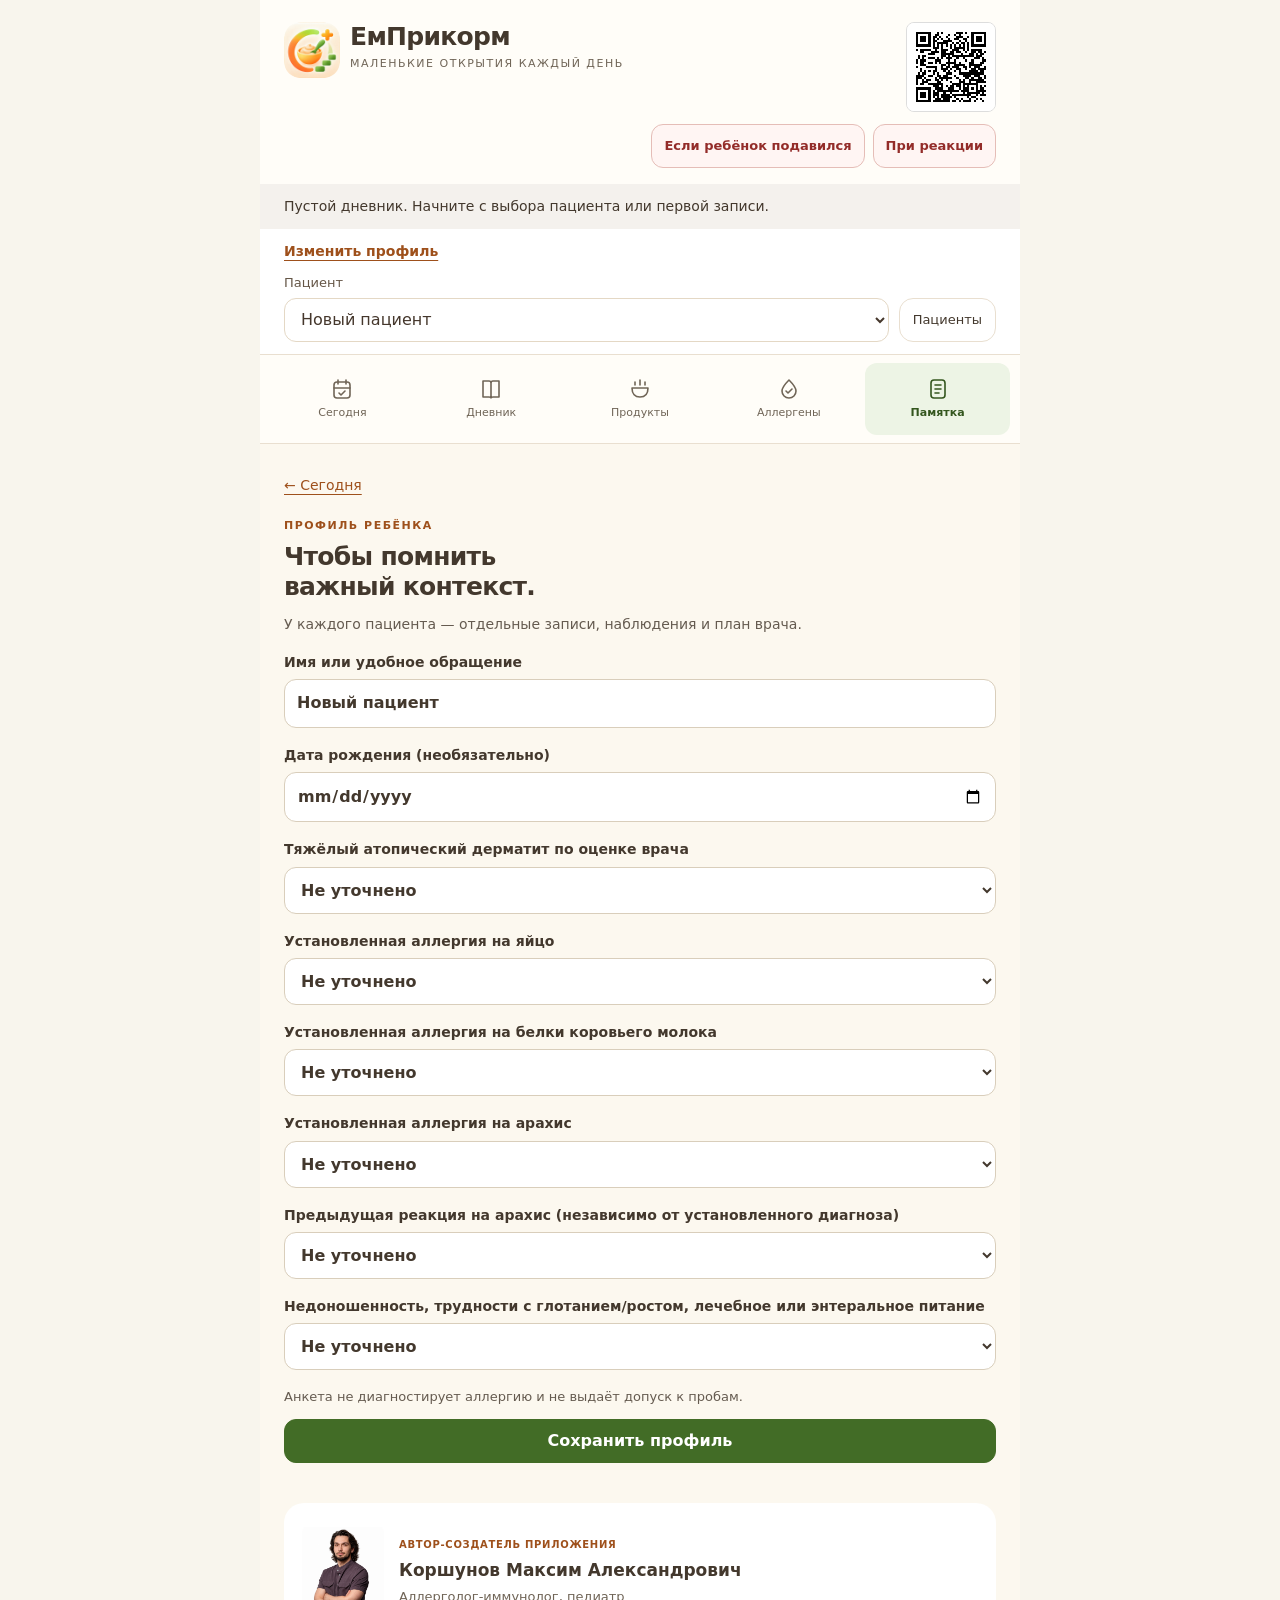
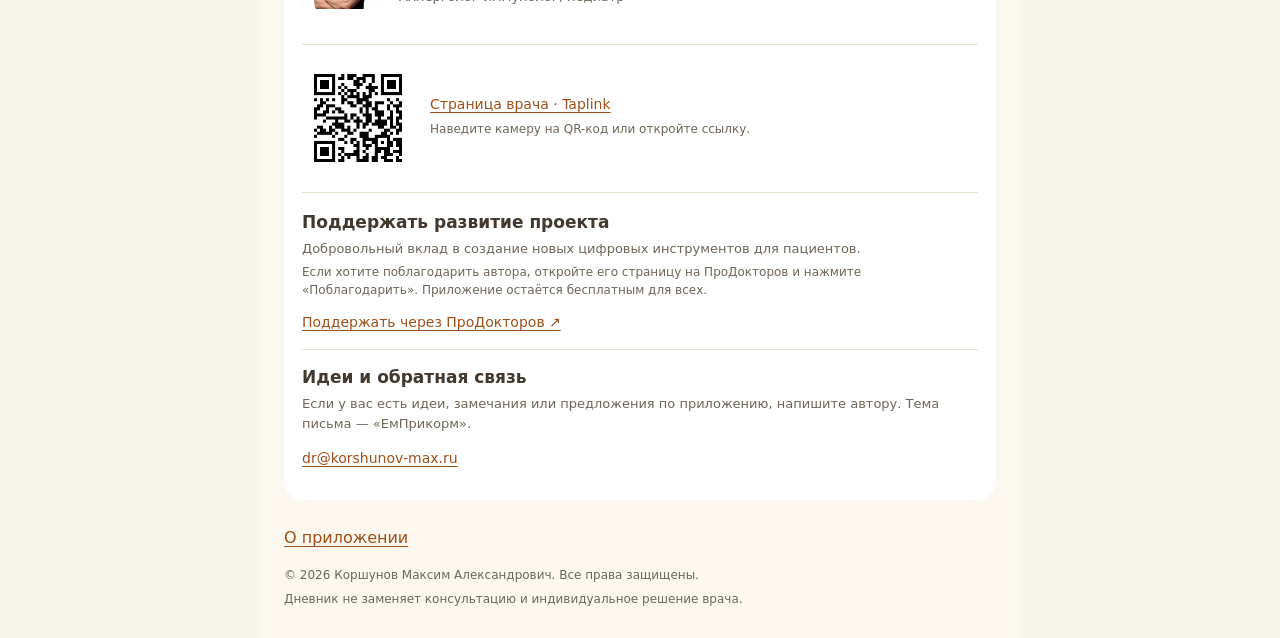
==== commit f3e36ce9: "Унифицировать авторский блок, ссылки и кнопку О приложении" ====
--- a/index.html
+++ b/index.html
@@ -1,4 +1,4 @@
-<!doctype html><html lang="ru"><head><meta charset="utf-8"><meta name="viewport" content="width=device-width,initial-scale=1,viewport-fit=cover"><meta name="theme-color" content="#fffaf1"><meta name="color-scheme" content="light"><meta name="referrer" content="no-referrer"><meta name="description" content="Дневник знакомства с прикормом: продукты, наблюдения и отчёт для врача."><meta name="mobile-web-app-capable" content="yes"><meta name="apple-mobile-web-app-capable" content="yes"><meta name="apple-mobile-web-app-title" content="ЕмПрикорм"><title>ЕмПрикорм — дневник прикорма</title><link rel="manifest" href="./manifest.webmanifest"><link id="favicon" rel="icon" href="./assets/icon-rounded-192.png" type="image/png"><link rel="apple-touch-icon" href="./assets/icon-rounded-180.png" sizes="180x180"><link rel="stylesheet" href="./styles.css"><link rel="stylesheet" href="./app.css"><link rel="stylesheet" href="./family-ui.css"><link rel="stylesheet" href="./family-header.css"></head><body><div class="layout"><div class="device"><header class="family-header app-header" id="app-start"><div class="family-brand-row"><div class="brand family-brand"><img class="app-logo family-brand-logo" data-app-icon src="./assets/icon-rounded-512.png" alt="Иконка ЕмПрикорм"><div class="family-brand-copy"><strong class="family-title">ЕмПрикорм</strong><div class="tag family-tagline">Маленькие открытия каждый день</div></div></div><button type="button" class="family-qr" data-family-qr data-app-name="ЕмПрикорм" data-app-url="https://maksimkorsunov259-lab.github.io/em-prikorm/" aria-label="Увеличить QR-код приложения ЕмПрикорм" title="Открыть приложение на другом телефоне"><img src="./app-qr.svg" width="90" height="90" alt="QR-код приложения ЕмПрикорм"></button></div><div class="header-tools family-header-actions"><div class="header-help-actions family-help-actions"><button type="button" class="reaction family-help-button" data-action="choking-help">Если ребёнок подавился</button><button type="button" class="reaction family-help-button" data-go="help">При реакции</button></div></div><p id="storage-status" class="small" role="status">Загрузка данных с устройства…</p></header><div class="family-empty" data-family-empty hidden>Пустой дневник. Начните с выбора пациента или первой записи.</div><div id="storage-error" class="notice danger" role="alert" hidden></div><div class="family-topbar"><aside id="update-banner" class="update-banner" hidden aria-label="Обновление приложения"><div><strong>Доступна новая версия «ЕмПрикорм»</strong><p id="update-message" role="status">Сохранённый дневник останется на устройстве.</p></div><button type="button" class="primary" data-runtime="update">Обновить приложение</button></aside><div class="family-profile-row"><button class="link family-profile-link" data-go="profile">Изменить профиль</button></div><div class="patient"><label class="family-patient-choice" for="patient-select">Пациент<select id="patient-select" aria-label="Выбрать пациента" disabled><option>Открываем дневник…</option></select></label><button data-go="patients">Пациенты</button></div><nav class="family-nav nav" aria-label="Основные разделы"><button data-go="today"><svg viewBox="0 0 24 24" fill="none" stroke="currentColor" stroke-width="1.6" stroke-linecap="round" stroke-linejoin="round" aria-hidden="true" focusable="false"><rect x="4" y="5" width="16" height="16" rx="3"/><path d="M8 3v4m8-4v4M4 11h16m-11 5 2 2 4-4"/></svg>Сегодня</button><button data-go="diary"><svg viewBox="0 0 24 24" fill="none" stroke="currentColor" stroke-width="1.6" stroke-linecap="round" stroke-linejoin="round" aria-hidden="true" focusable="false"><path d="M4 4h6c2 0 2 2 2 2s0-2 2-2h6v16h-6c-2 0-2 1-2 1s0-1-2-1H4ZM12 6v15"/></svg>Дневник</button><button data-go="foods"><svg viewBox="0 0 24 24" fill="none" stroke="currentColor" stroke-width="1.6" stroke-linecap="round" stroke-linejoin="round" aria-hidden="true" focusable="false"><path d="M4 11h16c0 6-3 9-8 9s-8-3-8-9ZM7 5v3m5-5v5m5-3v3"/></svg>Продукты</button><button data-go="allergens"><svg viewBox="0 0 24 24" fill="none" stroke="currentColor" stroke-width="1.6" stroke-linecap="round" stroke-linejoin="round" aria-hidden="true" focusable="false"><path d="M12 3c4 4 7 7 7 11a7 7 0 0 1-14 0c0-4 3-7 7-11Z"/><path d="m9 14 2 2 4-4"/></svg>Аллергены</button><button data-go="more"><svg viewBox="0 0 24 24" fill="none" stroke="currentColor" stroke-width="1.6" stroke-linecap="round" stroke-linejoin="round" aria-hidden="true" focusable="false"><rect x="5" y="3" width="14" height="18" rx="3"/><path d="M9 8h6m-6 4h6m-6 4h4"/></svg>Памятка</button></nav></div><main class="screen" id="screen"><p>Открываем дневник…</p></main><div class="author-wrap" id="author-slot"></div><footer class="app-footer"><button class="link" data-go="about">О приложении</button><p>© 2026 Коршунов Максим Александрович. Все права защищены.</p><p>Дневник не заменяет консультацию и индивидуальное решение врача.</p></footer></div></div><dialog id="triage-dialog" aria-label="Срочная помощь"><div id="triage-body"></div><div class="modal-actions"><button class="wide" data-action="close-triage">Помощь оказана — вернуться к записи</button></div></dialog><div class="toast" id="toast" role="status" hidden></div><template id="author-template">
+<!doctype html><html lang="ru"><head><meta charset="utf-8"><meta name="viewport" content="width=device-width,initial-scale=1,viewport-fit=cover"><meta name="theme-color" content="#fffaf1"><meta name="color-scheme" content="light"><meta name="referrer" content="no-referrer"><meta name="description" content="Дневник знакомства с прикормом: продукты, наблюдения и отчёт для врача."><meta name="mobile-web-app-capable" content="yes"><meta name="apple-mobile-web-app-capable" content="yes"><meta name="apple-mobile-web-app-title" content="ЕмПрикорм"><title>ЕмПрикорм — дневник прикорма</title><link rel="manifest" href="./manifest.webmanifest"><link id="favicon" rel="icon" href="./assets/icon-rounded-192.png" type="image/png"><link rel="apple-touch-icon" href="./assets/icon-rounded-180.png" sizes="180x180"><link rel="stylesheet" href="./styles.css"><link rel="stylesheet" href="./app.css"><link rel="stylesheet" href="./family-ui.css"><link rel="stylesheet" href="./family-header.css"><link rel="stylesheet" href="./family-author.css"></head><body><div class="layout"><div class="device"><header class="family-header app-header" id="app-start"><div class="family-brand-row"><div class="brand family-brand"><img class="app-logo family-brand-logo" data-app-icon src="./assets/icon-rounded-512.png" alt="Иконка ЕмПрикорм"><div class="family-brand-copy"><strong class="family-title">ЕмПрикорм</strong><div class="tag family-tagline">Маленькие открытия каждый день</div></div></div><button type="button" class="family-qr" data-family-qr data-app-name="ЕмПрикорм" data-app-url="https://maksimkorsunov259-lab.github.io/em-prikorm/" aria-label="Увеличить QR-код приложения ЕмПрикорм" title="Открыть приложение на другом телефоне"><img src="./app-qr.svg" width="90" height="90" alt="QR-код приложения ЕмПрикорм"></button></div><div class="header-tools family-header-actions"><div class="header-help-actions family-help-actions"><button type="button" class="reaction family-help-button" data-action="choking-help">Если ребёнок подавился</button><button type="button" class="reaction family-help-button" data-go="help">При реакции</button></div></div><p id="storage-status" class="small" role="status">Загрузка данных с устройства…</p></header><div class="family-empty" data-family-empty hidden>Пустой дневник. Начните с выбора пациента или первой записи.</div><div id="storage-error" class="notice danger" role="alert" hidden></div><div class="family-topbar"><aside id="update-banner" class="update-banner" hidden aria-label="Обновление приложения"><div><strong>Доступна новая версия «ЕмПрикорм»</strong><p id="update-message" role="status">Сохранённый дневник останется на устройстве.</p></div><button type="button" class="primary" data-runtime="update">Обновить приложение</button></aside><div class="family-profile-row"><button class="link family-profile-link" data-go="profile">Изменить профиль</button></div><div class="patient"><label class="family-patient-choice" for="patient-select">Пациент<select id="patient-select" aria-label="Выбрать пациента" disabled><option>Открываем дневник…</option></select></label><button data-go="patients">Пациенты</button></div><nav class="family-nav nav" aria-label="Основные разделы"><button data-go="today"><svg viewBox="0 0 24 24" fill="none" stroke="currentColor" stroke-width="1.6" stroke-linecap="round" stroke-linejoin="round" aria-hidden="true" focusable="false"><rect x="4" y="5" width="16" height="16" rx="3"/><path d="M8 3v4m8-4v4M4 11h16m-11 5 2 2 4-4"/></svg>Сегодня</button><button data-go="diary"><svg viewBox="0 0 24 24" fill="none" stroke="currentColor" stroke-width="1.6" stroke-linecap="round" stroke-linejoin="round" aria-hidden="true" focusable="false"><path d="M4 4h6c2 0 2 2 2 2s0-2 2-2h6v16h-6c-2 0-2 1-2 1s0-1-2-1H4ZM12 6v15"/></svg>Дневник</button><button data-go="foods"><svg viewBox="0 0 24 24" fill="none" stroke="currentColor" stroke-width="1.6" stroke-linecap="round" stroke-linejoin="round" aria-hidden="true" focusable="false"><path d="M4 11h16c0 6-3 9-8 9s-8-3-8-9ZM7 5v3m5-5v5m5-3v3"/></svg>Продукты</button><button data-go="allergens"><svg viewBox="0 0 24 24" fill="none" stroke="currentColor" stroke-width="1.6" stroke-linecap="round" stroke-linejoin="round" aria-hidden="true" focusable="false"><path d="M12 3c4 4 7 7 7 11a7 7 0 0 1-14 0c0-4 3-7 7-11Z"/><path d="m9 14 2 2 4-4"/></svg>Аллергены</button><button data-go="more"><svg viewBox="0 0 24 24" fill="none" stroke="currentColor" stroke-width="1.6" stroke-linecap="round" stroke-linejoin="round" aria-hidden="true" focusable="false"><rect x="5" y="3" width="14" height="18" rx="3"/><path d="M9 8h6m-6 4h6m-6 4h4"/></svg>Памятка</button></nav></div><main class="screen" id="screen"><p>Открываем дневник…</p></main><div class="author-wrap" id="author-slot"></div><footer class="app-footer"><button class="link" data-go="about">О приложении</button><p>© 2026 Коршунов Максим Александрович. Все права защищены.</p><p>Дневник не заменяет консультацию и индивидуальное решение врача.</p></footer></div></div><dialog id="triage-dialog" aria-label="Срочная помощь"><div id="triage-body"></div><div class="modal-actions"><button class="wide" data-action="close-triage">Помощь оказана — вернуться к записи</button></div></dialog><div class="toast" id="toast" role="status" hidden></div><template id="author-template">
   <section class="em-card em-author" aria-label="Автор-создатель приложения">
    <div class="em-author-head"><img class="em-author-photo" src="./assets/image-177842a5a4de.png" width="82" height="106" alt="Коршунов Максим Александрович — автор-создатель приложения"><div><p class="em-eyebrow">Автор-создатель приложения</p><h3>Коршунов Максим Александрович</h3><p class="em-note">Аллерголог-иммунолог, педиатр</p></div></div>
    <div class="em-author-qr"><a href="https://taplink.cc/dr.korshunovmax" target="_blank" rel="noopener noreferrer" aria-label="Открыть Taplink Коршунова Максима Александровича"><img src="./assets/image-9bfbd99af1d3.png" width="112" height="112" alt="QR-код на Taplink врача"></a><div><a href="https://taplink.cc/dr.korshunovmax" target="_blank" rel="noopener noreferrer">Страница врача · Taplink</a><p class="em-small">Наведите камеру на QR-код или откройте ссылку.</p></div></div>
--- a/family-author.css
+++ b/family-author.css
@@ -0,0 +1,24 @@
+/* Shared author block: preserve each app's colours and original assets. */
+body :is(.pf-author,.em-author,.family-author){--author-ink:var(--pf-ink,var(--em-ink,var(--ink,#43382d)));--author-muted:var(--pf-muted,var(--em-muted,var(--muted,#706557)));--author-accent:var(--pf-accent,var(--em-accent,var(--accent,var(--primary,#9e501b))));--author-line:var(--pf-line,var(--em-line,var(--line,#e4d8c5)));container-type:inline-size;display:block!important;padding:18px!important;margin:16px 0 0!important;border:0!important;border-radius:20px!important;background:#fff!important;color:var(--author-ink)!important;font:400 14px/21px system-ui,sans-serif!important;text-align:left!important}
+body :is(.pf-author,.em-author,.family-author) *{box-sizing:border-box}
+body :is(.pf-author,.em-author,.family-author) h3{font:700 17px/22.95px system-ui,sans-serif!important;letter-spacing:normal!important;overflow-wrap:anywhere;color:var(--author-ink)!important;margin:0 0 5px!important}
+body :is(.pf-author,.em-author,.family-author) p{font:400 13px/19.5px system-ui,sans-serif!important;color:var(--author-muted)!important;margin:5px 0!important}
+body :is(.pf-author,.em-author,.family-author) a{font:400 14px/21px system-ui,sans-serif!important;color:var(--author-accent)!important;text-decoration:underline!important;text-underline-offset:3px;overflow-wrap:anywhere}
+body :is(.pf-author-head,.em-author-head,.family-author-head){display:grid!important;grid-template-columns:82px minmax(0,1fr)!important;align-items:center!important;gap:15px!important;margin:0!important;padding:0!important}
+body :is(.pf-author-photo,.em-author-photo,.family-author-photo){display:block!important;width:82px!important;height:106px!important;object-fit:contain!important;border-radius:14px!important;background:#fff;margin:0!important}
+body :is(.pf-author,.em-author,.family-author) :is(.pf-author-eyebrow,.em-eyebrow,.family-author-eyebrow){font:700 10px/15px system-ui,sans-serif!important;letter-spacing:.7px!important;text-transform:uppercase;color:var(--author-accent)!important;margin:0 0 7px!important}
+body :is(.pf-author-qr,.em-author-qr,.family-author-qr){display:grid!important;grid-template-columns:112px minmax(0,1fr)!important;align-items:center!important;gap:16px!important;padding:17px 0 0!important;margin:17px 0 0!important;border-top:1px solid var(--author-line)!important}
+body :is(.pf-author-qr,.em-author-qr,.family-author-qr) img{display:block!important;width:112px!important;height:112px!important;max-width:none!important;border-radius:6px!important;background:#fff;object-fit:contain}
+body :is(.pf-author,.em-author,.family-author) :is(.pf-author-small,.em-small,.family-author-small){font:400 12px/18px system-ui,sans-serif!important;margin:5px 0!important}
+body :is(.pf-support,.em-support,.family-support){padding:18px 0 0!important;margin:18px 0 0!important;border-top:1px solid var(--author-line)!important}
+body :is(.pf-support-link,.em-support-link,.family-support-link){display:inline-block!important;margin:8px 0 0!important}
+body :is(.pf-author,.em-author,.family-author) .family-feedback{margin:16px 0 0!important;padding:16px 0 0!important;border-top:1px solid var(--author-line)!important}
+body :is(.pf-footer,.em-foot,.app-footer,.family-author-footer){padding:16px 24px 24px!important;text-align:left!important;font:400 12px/18px system-ui,sans-serif!important;color:var(--pf-muted,var(--em-muted,var(--muted,#706557)))!important}
+body :is(.pf-footer,.em-foot,.app-footer,.family-author-footer) p{font:400 12px/18px system-ui,sans-serif!important;margin:6px 0!important}
+body :is(.pf-footer,.em-foot,.app-footer,.family-author-footer) button{display:inline-block!important;min-height:44px!important;padding:6px 0!important;margin:0!important;border:0!important;background:transparent!important;box-shadow:none!important;color:var(--pf-accent,var(--em-accent,var(--accent,var(--primary,#9e501b))))!important;font:400 16px/21.6px system-ui,sans-serif!important;text-decoration:underline!important;text-underline-offset:3px;text-align:left}
+body #author{padding:0 24px!important}
+body #author .family-author-footer{padding-left:0!important;padding-right:0!important}
+@media(max-width:600px){body :is(.pf-footer,.em-foot,.app-footer,.family-author-footer){padding-left:14px!important;padding-right:14px!important}body #author{padding:0 14px!important}}
+@media(max-width:380px){body :is(.pf-author-qr,.em-author-qr,.family-author-qr){grid-template-columns:94px minmax(0,1fr)!important;gap:12px!important}body :is(.pf-author-qr,.em-author-qr,.family-author-qr) img{width:94px!important;height:94px!important}body :is(.pf-author-head,.em-author-head,.family-author-head){gap:12px!important}}
+@container(max-width:240px){body :is(.pf-author-head,.em-author-head,.family-author-head){grid-template-columns:1fr!important;gap:8px!important}}
+@media print{.pf-author,.em-author,.family-author,.pf-footer,.em-foot,.app-footer,.family-author-footer{display:none!important}}
